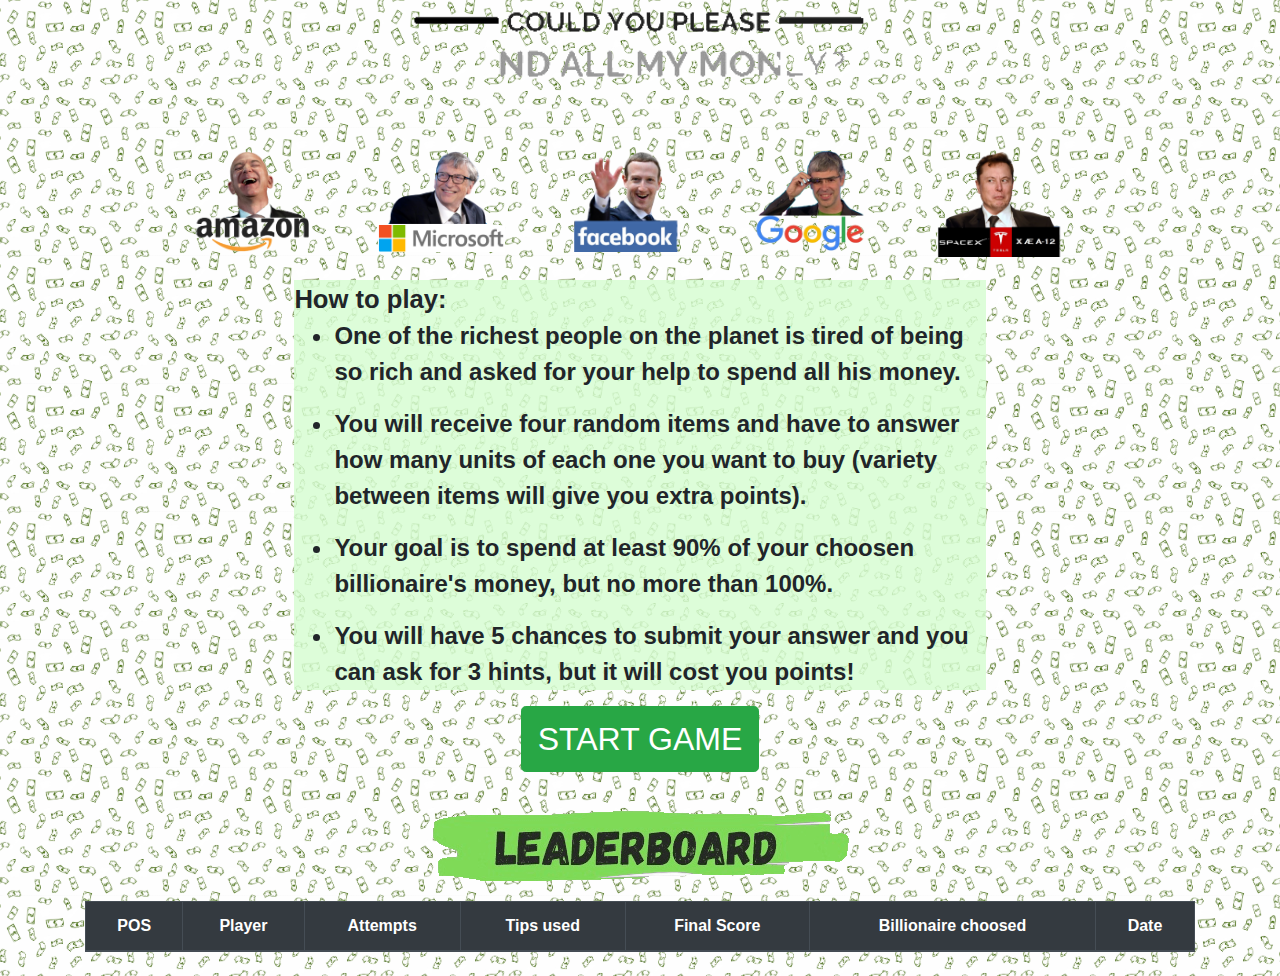
==== index.html @ 6cb63a78 "24" ====
<!DOCTYPE HTML>
<html>

<head>
	<link href="./static/favicon.ico" rel="icon">
	<title>How rich?</title>
	<meta charset="utf-8">
	<meta name="viewport" content="width=device-width, initial-scale=1">
	<link rel="stylesheet" href="https://maxcdn.bootstrapcdn.com/bootstrap/4.5.2/css/bootstrap.min.css">
	<script src="https://ajax.googleapis.com/ajax/libs/jquery/3.5.1/jquery.min.js"></script>
	<script src="https://cdnjs.cloudflare.com/ajax/libs/popper.js/1.16.0/umd/popper.min.js"></script>
	<script src="https://maxcdn.bootstrapcdn.com/bootstrap/4.5.2/js/bootstrap.min.js"></script>
	<link rel="stylesheet" href="./static/styles.css" />
	<script src="https://cdnjs.cloudflare.com/ajax/libs/crypto-js/3.1.2/rollups/aes.js"></script>
	<script src="./static/index.js"></script>
</head>

<body>
	<a href="./index.html">
		<img id="logo" src="./images/logo.gif">
	</a>
	<div id="billionaireImgs" class="flex-container">
		<div class="row">
			<div class="col-xs-2" style="width: 18%; height: 80%;"><img id="billionaire" src="./images/jeff.png"></div>&nbsp;
			<div class="col-xs-2" style="width: 18%; height: 80%;"><img id="billionaire" src="./images/gates.png"></div>&nbsp;
			<div class="col-xs-2" style="width: 18%; height: 80%;"><img id="billionaire" src="./images/mark.png"></div>&nbsp;
			<div class="col-xs-2" style="width: 18%; height: 80%;"><img id="billionaire" src="./images/larry.png"></div>&nbsp;
			<div class="col-xs-2" style="width: 18%; height: 80%;"><img id="billionaire" src="./images/musk.png"></div>
		</div>
	</div>

	<div id="infoGame">

		<div id="howto">How to play:</div>
		<ul id="rules">
			<li>
				<p id="list">One of the richest people on the planet is tired of being so rich and asked for your help to spend all his money.
				</p>
			</li>
			<li>
				<p id="list">You will receive four random items and have to answer how many units of each one you want to buy (variety between items will give you extra points).
				</p>
			</li>
			<li>
				<p id="list">Your goal is to spend at least 90% of your choosen billionaire's money, but no more than
					100%.</p>
			</li>
			<li>
				<p id="list">You will have 5 chances to submit your answer and you can ask for 3 hints, but it will cost
					you points!</p>
			</li>
		</ul>
	</div>

	<button id="play" type="button" class="btn btn-success btn-lg" style="font-size: xx-large;">START GAME</button>

	<div id="data">
		<div id="SelectBiHome" class="flex-container">
			<div id="backButton">
				<button id="back" type="button" class="btn btn-success" style="font-size: x-large;">Back</button>
			</div>
			<div id="nameleader" class="form-inline col-sx-5 col-sm-7">
				<input class="form-control " id="nameLeaderboard" type="text" placeholder="Name for the Leaderboard"
					maxlength="14">
			</div>
			<div id="go_second_page" >
				<select class="custom-select mr-sm-2" id="inlineFormCustomSelect">
					<option value="" disabled selected>Choose your billionaire: &nbsp</option>
					<option value="0">Jeff Bezos</option>
					<option value="1">Bill Gates</option>
					<option value="2">Mark Zuckerberg</option>
					<option value="3">Larry Page</option>
					<option value="4">Elon Musk</option>
				</select>
			</div><br>
			<div id="nextButton">
				<button id="next" type="button" class="btn btn-success" style="font-size: x-large;"
					disabled>Next</button>
			</div>
		</div>
		<div id="info_person" class="flex-container">
			<div><img id="img_first" src=""></div>
			<div id="text_first"></div>
		</div><br>
		<footer id="footer">
			<span>Source: Wikipedia</span>
		</footer>
	</div>

	<div id="leaderboard" class="container text-center my-4">
		<img id="leaderboardImg" src="./images/leaderboard.gif">
		<!-- Table  -->
		<table class="table table-bordered table-striped table-responsive-sm" style="background-color: white;"
			id="testTable">
			<!-- Table head -->
			<thead class="thead-dark">
				<tr>
					<th>POS</th>
					<th>Player</th>
					<th>Attempts</th>
					<th>Tips used</th>
					<th>Final Score</th>
					<th>Billionaire choosed</th>
					<th>Date</th>
				</tr>
			</thead>
			<tbody id="data_leaderboard">
			</tbody>
		</table>
	</div>

</body>

</html>
---- static/styles.css ----
body {
    background-image: url('money.jpg');
    text-align: center;
}
#game
{
    margin-left: 7%;
    margin-right: 7%;
    font-weight: bolder;
    padding: 20px;
}
#infoGame{
    background-color: rgba(214, 252, 209, 0.829);
}
#howto
{
    text-align: left;
    font-weight: bolder;
}
#rules
{
    text-align: left;
    font-weight: bolder;
}

.form-control{
    display: block;      
    margin-left: auto;
    margin-right: auto;
}
#text_first{
    margin-left: 2%;
    text-justify: auto;
    text-align: left;
    font-size: x-large;
    word-wrap: break-word;
    font-weight: bolder;
    background-color: rgba(214, 252, 209, 0.829);
}

#item0, #item1, #item2, #item3, #item4, #id, #botoes {
    font-weight: bolder; 
    font-size: large;
    display: flex; 
    align-items: center; 
    justify-content: center;
}
#submit, #tip {
    font-weight: bolder; 
    font-size: large;
    display: flex; 
    align-items: center; 
    justify-content: center;
}
#billionaireImgs{
    display: flex;
    justify-content: center;
    align-items: center;
    align-content: space-between;
    margin-left: 10%;
    margin-right: 5%;
    margin-bottom: 2%;
}


#select span, #footer span, #selectbi span, #info_game span
{
    background-color: rgba(214, 252, 209, 0.829);
}

#tip0, #tip1, #tip2, #tip3 {
    width: 100px;
    height: 100px;
  }


#score:disabled{
    background-color: black;
    color: white;
    font-weight: bolder;
  }

.modal {
overflow-y:auto;
}

@media screen and (min-width: 1051px) {
    body {
        margin-right: 5%;
        margin-left: 5%;
    }
    #infoGame{
        margin-left: 20%;
        margin-right: 20%;
    }
    #howto {
      font-size: 2vw;
    }
    #rules
    {
    font-size: x-large;
    }
    body {
        background-size: 10%;
    }
    #logo {
        position: static;
        width: 40%;
    }
    .form-control{
        width: 40%;
        margin-top: 1%;
    }
    #info_person {
        display: flex;
        justify-content: center;
        align-items: center;
        align-content: space-between;
        margin-left: 5%;
        margin-right: 5%;
        margin-top: 3%;
    }
    #go_second_page {
        width: 100%;
        display: flex;
        justify-content: center;
        font-size: large;
    }
    #nameleader {
        vertical-align: middle;
        align-self: center;
        display: flex;
        justify-content: center;
        font-size: large;
    }
    #inlineFormCustomSelect {
        font-size: x-large;
    }
    #nameLeaderboard {
        margin: auto;
        display: flex;
        vertical-align: middle;
        align-self: center;
        justify-content: center;
        width: 100%;
        font-size: x-large;
    }
    #item0, #item1, #item2, #item3, #item4 {
        height: 8vw; 
    }
    #tip, #submit{
        width: 15vw;
        height: 5vw;
    }
    .col-xs-3{
        margin-left: 1%;
        margin-right: 1%;
    }
    #score{
        width: 12vw;
        height: 5vw;
    }
    #container_botoes{
        margin-bottom: 2%;
        
    }
    #botoes {
        max-height: 50px;
    }
    #SelectBiHome{
        display: flex;
        justify-content: center;
        align-items: center;
        align-content: space-between;
        margin-top: 5%;
        margin-left: 5%;
        margin-right: 5%;
    }
    #billionaire{
        width: 70%;
    }
    #leaderboardImg{
        cursor:pointer;
    }
    #info_game{
        margin-top: 1%;
        font-size: 1.5vw;
        font-weight: bolder;
    }
  }
  
  
  @media screen and (max-width: 1050px) {
    #infoGame{
        margin-left: 5%;
        margin-right: 5%;
    }
    #rules
    {
    font-size: small;
    }
    body {
        background-size: 50%;
    }
    #logo {
        position: static;
        width: 90%;
    }
    #selectbi{
        margin-top: 8%;
        font-size: 9vw;
        font-weight: bolder;
    }
    #nameLeaderboard {
        width: 100%;
        font-size: large;
    }
    .form-control{
        width: 70%;
        margin-left: auto;
        margin-top: 5%;
    }
    #info_person {
        display: flex;
        flex-direction: column;
        justify-content: center;
        align-items: center;
        margin-left: 5%;
        margin-right: 5%;
        margin-top: 3%;
      }
    #img_first {
        width: 85%;
    }
    #text_first{
        margin-left: 2%;
        margin-top: 2%;
        text-justify: auto;
        text-align: left;
        font-size: medium;
        word-wrap: break-word;
        font-weight: bolder;
        background-color: rgba(214, 252, 209, 0.829);
    }
    #tip, #submit{
        font-size: small;
        height: 20vw;
    }
    #score{
        font-size: small;
        height: 20vw;
    }
    #container_botoes{
        overflow: hidden;
        position: fixed;
        bottom: 1%;
        width: 100%;
        max-height: 300px;
        
    }
    #botoes {
        max-height: 90px;
    }
    #last_table{
        margin-bottom: 30%;
    }

    #info_game{
        margin-top: 8%;
        font-size: 6vw;
        justify-content: space-between;
        font-weight: bolder;
        margin-left: 1%;
        margin-right: 1%;
    }
    #tip_message, #submissions, #scoreCounting{
        font-size: x-large;
    }

    #leaderboardImg{
        width: 100%;
        cursor:pointer;
    }
    #SelectBiHome{
        display: flex;
        justify-content: center;
        flex-wrap: wrap;
        align-items: center;
        margin-left: 5%;
        margin-right: 5%;
    }
    div#nameleader{order: 1;}
    div#go_second_page{order: 2;}
    div#backButton{order: 3;}
    div#nextButton{order: 4;}

    #go_second_page{
        width: 80%;
        margin-right: 10%;
        margin-left: 10%;
        margin-top: 5%;
    }

    #backButton{
        margin-right: 5%;
        margin-top: 10%;
    }
    #nextButton{
        margin-left: 5%;
        margin-top: 10%;
    }
    #billionaire{
        width: 100%;
    }

  }

  @media only screen and (max-width: 1025px) and (min-width: 760px){
    #tip, #submit{
        font-size: small;
        height: 10vw;
    }
    #score{
        font-size: small;
        height: 10vw;
    }
   }
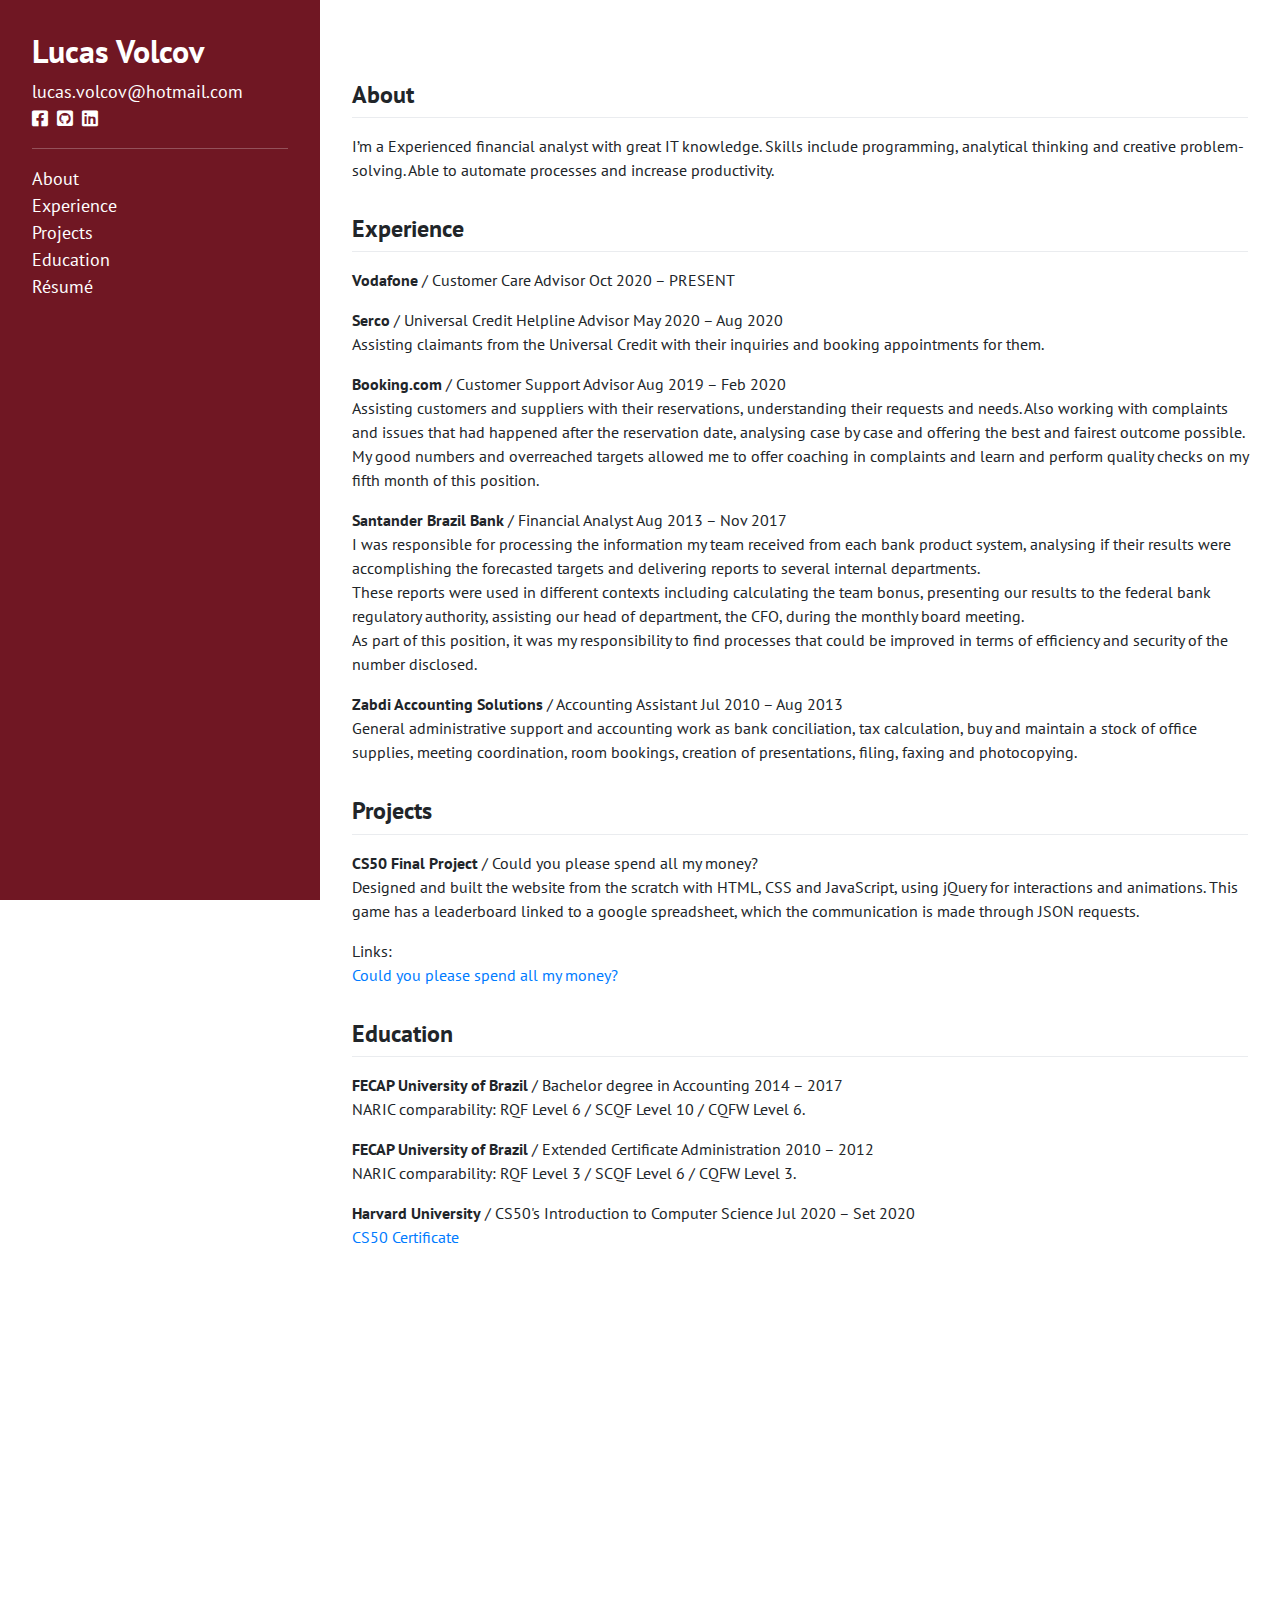
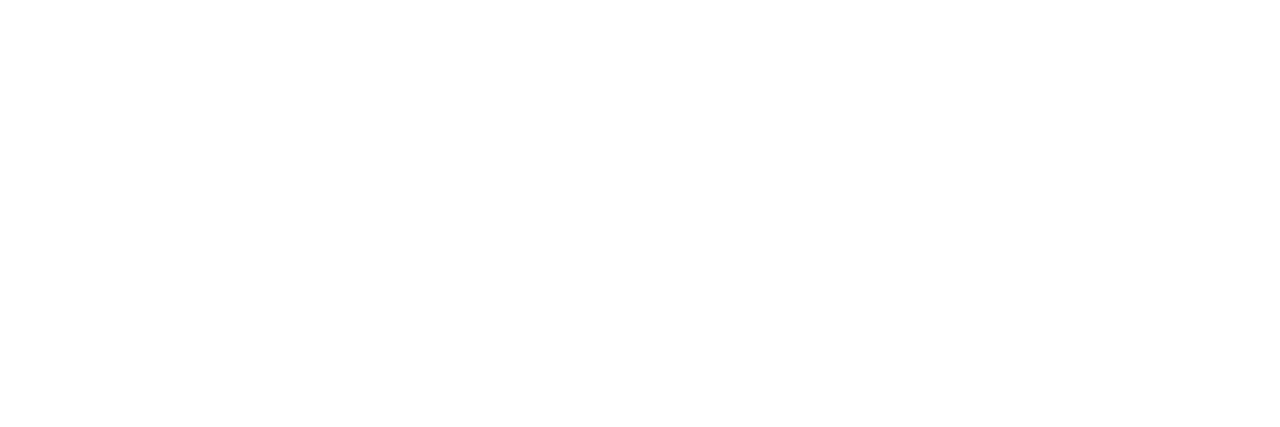
==== commit 9c55eca2: "uploading homepage" ====
--- a/index.html
+++ b/index.html
@@ -1,114 +1,108 @@
-<!DOCTYPE HTML>
-<html>
+<!DOCTYPE html>
 
-<head>
-	<link href="./static/favicon.ico" rel="icon">
-	<title>How rich?</title>
-	<meta charset="utf-8">
-	<meta name="viewport" content="width=device-width, initial-scale=1">
-	<link rel="stylesheet" href="https://maxcdn.bootstrapcdn.com/bootstrap/4.5.2/css/bootstrap.min.css">
-	<script src="https://ajax.googleapis.com/ajax/libs/jquery/3.5.1/jquery.min.js"></script>
-	<script src="https://cdnjs.cloudflare.com/ajax/libs/popper.js/1.16.0/umd/popper.min.js"></script>
-	<script src="https://maxcdn.bootstrapcdn.com/bootstrap/4.5.2/js/bootstrap.min.js"></script>
-	<link rel="stylesheet" href="./static/styles.css" />
-	<script src="https://cdnjs.cloudflare.com/ajax/libs/crypto-js/3.1.2/rollups/aes.js"></script>
-	<script src="./static/index.js"></script>
+<html lang="en-us"><head><meta http-equiv="Content-Type" content="text/html; charset=UTF-8">
+<meta name="viewport" content="width=device-width, initial-scale=1, shrink-to-fit=no"><meta property="og:description" content="">
+
+<meta property="og:image" content=""><meta property="og:title" content="Lucas Volcov">
+
+<!-- https://fontawesome.com/how-to-use/on-the-web/referencing-icons/basic-use -->
+<link href="./static/all.min.css" rel="stylesheet">
+
+<link href="./static/page.css" rel="stylesheet">
+
+<!-- http://getbootstrap.com/docs/4.3/getting-started/introduction/ -->
+<script src="./static/jquery.min.js.download"></script>
+<script src="./static/bootstrap.min.js.download"></script>
+
+<title>Lucas Volcov</title>
 </head>
 
-<body>
-	<a href="./index.html">
-		<img id="logo" src="./images/logo.gif">
-	</a>
-	<div id="billionaireImgs" class="flex-container">
-		<div class="row">
-			<div class="col-xs-2" style="width: 18%; height: 80%;"><img id="billionaire" src="./images/jeff.png"></div>&nbsp;
-			<div class="col-xs-2" style="width: 18%; height: 80%;"><img id="billionaire" src="./images/gates.png"></div>&nbsp;
-			<div class="col-xs-2" style="width: 18%; height: 80%;"><img id="billionaire" src="./images/mark.png"></div>&nbsp;
-			<div class="col-xs-2" style="width: 18%; height: 80%;"><img id="billionaire" src="./images/larry.png"></div>&nbsp;
-			<div class="col-xs-2" style="width: 18%; height: 80%;"><img id="billionaire" src="./images/musk.png"></div>
-		</div>
-	</div>
+    <body>
 
-	<div id="infoGame">
+        <div class="container-fluid">
 
-		<div id="howto">How to play:</div>
-		<ul id="rules">
-			<li>
-				<p id="list">One of the richest people on the planet is tired of being so rich and asked for your help to spend all his money.
-				</p>
-			</li>
-			<li>
-				<p id="list">You will receive four random items and have to answer how many units of each one you want to buy (variety between items will give you extra points).
-				</p>
-			</li>
-			<li>
-				<p id="list">Your goal is to spend at least 90% of your choosen billionaire's money, but no more than
-					100%.</p>
-			</li>
-			<li>
-				<p id="list">You will have 5 chances to submit your answer and you can ask for 3 hints, but it will cost
-					you points!</p>
-			</li>
-		</ul>
-	</div>
+            <div class="row">
 
-	<button id="play" type="button" class="btn btn-success btn-lg" style="font-size: xx-large;">START GAME</button>
+                <aside class="col-md">
+ 
+                    <header><h2 data-id="lucas-volcov"><a href="https://lvolcov.github.io/">Lucas Volcov</a></h2>
+                        <p><a href="mailto:lucas.volcov@hotmail.com">lucas.volcov@hotmail.com</a><br>
+                        <a href="https://facebook.com/lvolcov" class="pr-1"><i class="fab fa-facebook-square"></i></a>
+                        <a href="https://github.com/lvolcov" class="pr-1"><i class="fab fa-github-square"></i></a>
+                        <a href="https://linkedin.com/in/lvolcov/" class="pr-1"><i class="fab fa-linkedin"></i></a></header>
 
-	<div id="data">
-		<div id="SelectBiHome" class="flex-container">
-			<div id="backButton">
-				<button id="back" type="button" class="btn btn-success" style="font-size: x-large;">Back</button>
-			</div>
-			<div id="nameleader" class="form-inline col-sx-5 col-sm-7">
-				<input class="form-control " id="nameLeaderboard" type="text" placeholder="Name for the Leaderboard"
-					maxlength="14">
-			</div>
-			<div id="go_second_page" >
-				<select class="custom-select mr-sm-2" id="inlineFormCustomSelect">
-					<option value="" disabled selected>Choose your billionaire: &nbsp</option>
-					<option value="0">Jeff Bezos</option>
-					<option value="1">Bill Gates</option>
-					<option value="2">Mark Zuckerberg</option>
-					<option value="3">Larry Page</option>
-					<option value="4">Elon Musk</option>
-				</select>
-			</div><br>
-			<div id="nextButton">
-				<button id="next" type="button" class="btn btn-success" style="font-size: x-large;"
-					disabled>Next</button>
-			</div>
-		</div>
-		<div id="info_person" class="flex-container">
-			<div><img id="img_first" src=""></div>
-			<div id="text_first"></div>
-		</div><br>
-		<footer id="footer">
-			<span>Source: Wikipedia</span>
-		</footer>
-	</div>
+                                            
 
-	<div id="leaderboard" class="container text-center my-4">
-		<img id="leaderboardImg" src="./images/leaderboard.gif">
-		<!-- Table  -->
-		<table class="table table-bordered table-striped table-responsive-sm" style="background-color: white;"
-			id="testTable">
-			<!-- Table head -->
-			<thead class="thead-dark">
-				<tr>
-					<th>POS</th>
-					<th>Player</th>
-					<th>Attempts</th>
-					<th>Tips used</th>
-					<th>Final Score</th>
-					<th>Billionaire choosed</th>
-					<th>Date</th>
-				</tr>
-			</thead>
-			<tbody id="data_leaderboard">
-			</tbody>
-		</table>
-	</div>
+                    <button aria-controls="nav" aria-expanded="false" class="btn btn-sm collapsed d-md-none" data-target="aside &gt; nav" data-toggle="collapse">
+                        Menu
+                    </button>
 
+                    <nav class="collapse d-md-block"><hr>
+<ul class="fa-ul">
+  <li data-marker="*"><span class="fa-li"><i class="fas fa-circle"></i></span><a href="https://lvolcov.github.io/#about">About</a></li>
+  <li data-marker="*"><span class="fa-li"><i class="fas fa-circle"></i></span><a href="https://lvolcov.github.io/#experience">Experience</a></li>
+  <li data-marker="*"><span class="fa-li"><i class="fas fa-circle"></i></span><a href="https://lvolcov.github.io/#projects">Projects</a></li>
+  <li data-marker="*"><span class="fa-li"><i class="fas fa-circle"></i></span><a href="https://lvolcov.github.io/#education">Education</a></li>
+  <li data-marker="*"><span class="fa-li"><i class="fas fa-circle"></i></span><a href="https://lvolcov.github.io/pdf/lucas-volcov.pdf">Résumé</a></li>
+</ul></nav>
+
+                    <footer></footer>
+
+                </aside>
+
+                <main class="col-md markdown-body" style="margin-bottom: 698px;">
+
+                    <h2 id="about"><a data-id="" href="https://lvolcov.github.io/#about">About</a></h2>
+
+<p>I’m a Experienced financial analyst with great IT knowledge. Skills include programming, analytical thinking and creative problem-solving. Able to automate processes and increase productivity.</p>
+
+<h2 id="experience"><a data-id="" href="https://lvolcov.github.io/#experience">Experience</a></h2>
+
+<p><strong>Vodafone</strong> / Customer Care Advisor Oct 2020 – PRESENT<br>
+</p>
+
+<p><strong>Serco</strong> / Universal Credit Helpline Advisor May 2020 – Aug 2020<br>
+    Assisting claimants from the Universal Credit with their inquiries and booking appointments for them.</p>
+
+<p><strong>Booking.com</strong> / Customer Support Advisor Aug 2019 – Feb 2020<br>
+    Assisting customers and suppliers with their reservations, understanding their requests and needs. Also working with complaints and issues that had happened after the reservation date, analysing case by case and offering the best and fairest outcome possible. <br>
+    My good numbers and overreached targets allowed me to offer coaching in complaints and learn and perform quality checks on my fifth month of this position.</p>
+
+<p><strong>Santander Brazil Bank</strong> / Financial Analyst Aug 2013 – Nov 2017<br>
+    I was responsible for processing the information my team received from each bank product system, analysing if their results were accomplishing the forecasted targets and delivering reports to several internal departments.<br>
+    These reports were used in different contexts including calculating the team bonus, presenting our results to the federal bank regulatory authority, assisting our head of department, the CFO, during the monthly board meeting.<br>
+    As part of this position, it was my responsibility to find processes that could be improved in terms of efficiency and security of the number disclosed.</p>
+
+<p><strong>Zabdi Accounting Solutions</strong> / Accounting Assistant Jul 2010 – Aug 2013<br>
+    General administrative support and accounting work as bank conciliation, tax calculation, buy and maintain a stock of office supplies, meeting coordination, room bookings, creation of presentations, filing, faxing and photocopying.</p>
+
+<h2 id="projects"><a data-id="" href="https://lvolcov.github.io/#projects">Projects</a></h2>
+
+<p><strong>CS50 Final Project</strong> / Could you please spend all my money?<br>
+    Designed and built the website from the scratch with HTML, CSS and JavaScript, using jQuery for interactions and animations. This game has a leaderboard linked to a google spreadsheet, which the communication is made through JSON requests.</p>
+<p>Links:<br>
+<a href="https://lvolcov.github.io/cs50_final_project/index.html">Could you please spend all my money?</a></p>
+
+<h2 id="education"><a data-id="" href="https://lvolcov.github.io/#education">Education</a></h2>
+
+<p><strong>FECAP University of Brazil</strong> / Bachelor degree in Accounting 2014 – 2017<br>
+NARIC comparability: RQF Level 6 / SCQF Level 10 / CQFW Level 6.</p>
+
+<p><strong>FECAP University of Brazil</strong> / Extended Certificate Administration 2010 – 2012<br>
+NARIC comparability: RQF Level 3 / SCQF Level 6 / CQFW Level 3.</p>
+
+
+<p><strong>Harvard University</strong> / CS50's Introduction to Computer Science Jul 2020 – Set 2020<br>
+    <a href="https://certificates.cs50.io/5b05ad0e-1f68-48e8-a43f-8866b8cfa49b.pdf?size=letter">CS50 Certificate</a></p>
+        
+<script>
+    $('.embed-responsive-16by9').removeClass('embed-responsive-16by9').addClass('embed-responsive-21by9');
+</script>
+
+                </main>
+
+            </div>
+
+        </div>
 </body>
-
 </html>--- a/static/all.min.css
+++ b/static/all.min.css
@@ -0,0 +1,5 @@
+/*!
+ * Font Awesome Free 5.9.0 by @fontawesome - https://fontawesome.com
+ * License - https://fontawesome.com/license/free (Icons: CC BY 4.0, Fonts: SIL OFL 1.1, Code: MIT License)
+ */
+.fa,.fab,.fal,.far,.fas{-moz-osx-font-smoothing:grayscale;-webkit-font-smoothing:antialiased;display:inline-block;font-style:normal;font-variant:normal;text-rendering:auto;line-height:1}.fa-lg{font-size:1.33333em;line-height:.75em;vertical-align:-.0667em}.fa-xs{font-size:.75em}.fa-sm{font-size:.875em}.fa-1x{font-size:1em}.fa-2x{font-size:2em}.fa-3x{font-size:3em}.fa-4x{font-size:4em}.fa-5x{font-size:5em}.fa-6x{font-size:6em}.fa-7x{font-size:7em}.fa-8x{font-size:8em}.fa-9x{font-size:9em}.fa-10x{font-size:10em}.fa-fw{text-align:center;width:1.25em}.fa-ul{list-style-type:none;margin-left:2.5em;padding-left:0}.fa-ul>li{position:relative}.fa-li{left:-2em;position:absolute;text-align:center;width:2em;line-height:inherit}.fa-border{border:.08em solid #eee;border-radius:.1em;padding:.2em .25em .15em}.fa-pull-left{float:left}.fa-pull-right{float:right}.fa.fa-pull-left,.fab.fa-pull-left,.fal.fa-pull-left,.far.fa-pull-left,.fas.fa-pull-left{margin-right:.3em}.fa.fa-pull-right,.fab.fa-pull-right,.fal.fa-pull-right,.far.fa-pull-right,.fas.fa-pull-right{margin-left:.3em}.fa-spin{animation:fa-spin 2s infinite linear}.fa-pulse{animation:fa-spin 1s infinite steps(8)}@keyframes fa-spin{0%{transform:rotate(0deg)}to{transform:rotate(1turn)}}.fa-rotate-90{-ms-filter:"progid:DXImageTransform.Microsoft.BasicImage(rotation=1)";transform:rotate(90deg)}.fa-rotate-180{-ms-filter:"progid:DXImageTransform.Microsoft.BasicImage(rotation=2)";transform:rotate(180deg)}.fa-rotate-270{-ms-filter:"progid:DXImageTransform.Microsoft.BasicImage(rotation=3)";transform:rotate(270deg)}.fa-flip-horizontal{-ms-filter:"progid:DXImageTransform.Microsoft.BasicImage(rotation=0, mirror=1)";transform:scaleX(-1)}.fa-flip-vertical{transform:scaleY(-1)}.fa-flip-both,.fa-flip-horizontal.fa-flip-vertical,.fa-flip-vertical{-ms-filter:"progid:DXImageTransform.Microsoft.BasicImage(rotation=2, mirror=1)"}.fa-flip-both,.fa-flip-horizontal.fa-flip-vertical{transform:scale(-1)}:root .fa-flip-both,:root .fa-flip-horizontal,:root .fa-flip-vertical,:root .fa-rotate-90,:root .fa-rotate-180,:root .fa-rotate-270{filter:none}.fa-stack{display:inline-block;height:2em;line-height:2em;position:relative;vertical-align:middle;width:2.5em}.fa-stack-1x,.fa-stack-2x{left:0;position:absolute;text-align:center;width:100%}.fa-stack-1x{line-height:inherit}.fa-stack-2x{font-size:2em}.fa-inverse{color:#fff}.fa-500px:before{content:"\f26e"}.fa-accessible-icon:before{content:"\f368"}.fa-accusoft:before{content:"\f369"}.fa-acquisitions-incorporated:before{content:"\f6af"}.fa-ad:before{content:"\f641"}.fa-address-book:before{content:"\f2b9"}.fa-address-card:before{content:"\f2bb"}.fa-adjust:before{content:"\f042"}.fa-adn:before{content:"\f170"}.fa-adobe:before{content:"\f778"}.fa-adversal:before{content:"\f36a"}.fa-affiliatetheme:before{content:"\f36b"}.fa-air-freshener:before{content:"\f5d0"}.fa-airbnb:before{content:"\f834"}.fa-algolia:before{content:"\f36c"}.fa-align-center:before{content:"\f037"}.fa-align-justify:before{content:"\f039"}.fa-align-left:before{content:"\f036"}.fa-align-right:before{content:"\f038"}.fa-alipay:before{content:"\f642"}.fa-allergies:before{content:"\f461"}.fa-amazon:before{content:"\f270"}.fa-amazon-pay:before{content:"\f42c"}.fa-ambulance:before{content:"\f0f9"}.fa-american-sign-language-interpreting:before{content:"\f2a3"}.fa-amilia:before{content:"\f36d"}.fa-anchor:before{content:"\f13d"}.fa-android:before{content:"\f17b"}.fa-angellist:before{content:"\f209"}.fa-angle-double-down:before{content:"\f103"}.fa-angle-double-left:before{content:"\f100"}.fa-angle-double-right:before{content:"\f101"}.fa-angle-double-up:before{content:"\f102"}.fa-angle-down:before{content:"\f107"}.fa-angle-left:before{content:"\f104"}.fa-angle-right:before{content:"\f105"}.fa-angle-up:before{content:"\f106"}.fa-angry:before{content:"\f556"}.fa-angrycreative:before{content:"\f36e"}.fa-angular:before{content:"\f420"}.fa-ankh:before{content:"\f644"}.fa-app-store:before{content:"\f36f"}.fa-app-store-ios:before{content:"\f370"}.fa-apper:before{content:"\f371"}.fa-apple:before{content:"\f179"}.fa-apple-alt:before{content:"\f5d1"}.fa-apple-pay:before{content:"\f415"}.fa-archive:before{content:"\f187"}.fa-archway:before{content:"\f557"}.fa-arrow-alt-circle-down:before{content:"\f358"}.fa-arrow-alt-circle-left:before{content:"\f359"}.fa-arrow-alt-circle-right:before{content:"\f35a"}.fa-arrow-alt-circle-up:before{content:"\f35b"}.fa-arrow-circle-down:before{content:"\f0ab"}.fa-arrow-circle-left:before{content:"\f0a8"}.fa-arrow-circle-right:before{content:"\f0a9"}.fa-arrow-circle-up:before{content:"\f0aa"}.fa-arrow-down:before{content:"\f063"}.fa-arrow-left:before{content:"\f060"}.fa-arrow-right:before{content:"\f061"}.fa-arrow-up:before{content:"\f062"}.fa-arrows-alt:before{content:"\f0b2"}.fa-arrows-alt-h:before{content:"\f337"}.fa-arrows-alt-v:before{content:"\f338"}.fa-artstation:before{content:"\f77a"}.fa-assistive-listening-systems:before{content:"\f2a2"}.fa-asterisk:before{content:"\f069"}.fa-asymmetrik:before{content:"\f372"}.fa-at:before{content:"\f1fa"}.fa-atlas:before{content:"\f558"}.fa-atlassian:before{content:"\f77b"}.fa-atom:before{content:"\f5d2"}.fa-audible:before{content:"\f373"}.fa-audio-description:before{content:"\f29e"}.fa-autoprefixer:before{content:"\f41c"}.fa-avianex:before{content:"\f374"}.fa-aviato:before{content:"\f421"}.fa-award:before{content:"\f559"}.fa-aws:before{content:"\f375"}.fa-baby:before{content:"\f77c"}.fa-baby-carriage:before{content:"\f77d"}.fa-backspace:before{content:"\f55a"}.fa-backward:before{content:"\f04a"}.fa-bacon:before{content:"\f7e5"}.fa-balance-scale:before{content:"\f24e"}.fa-balance-scale-left:before{content:"\f515"}.fa-balance-scale-right:before{content:"\f516"}.fa-ban:before{content:"\f05e"}.fa-band-aid:before{content:"\f462"}.fa-bandcamp:before{content:"\f2d5"}.fa-barcode:before{content:"\f02a"}.fa-bars:before{content:"\f0c9"}.fa-baseball-ball:before{content:"\f433"}.fa-basketball-ball:before{content:"\f434"}.fa-bath:before{content:"\f2cd"}.fa-battery-empty:before{content:"\f244"}.fa-battery-full:before{content:"\f240"}.fa-battery-half:before{content:"\f242"}.fa-battery-quarter:before{content:"\f243"}.fa-battery-three-quarters:before{content:"\f241"}.fa-battle-net:before{content:"\f835"}.fa-bed:before{content:"\f236"}.fa-beer:before{content:"\f0fc"}.fa-behance:before{content:"\f1b4"}.fa-behance-square:before{content:"\f1b5"}.fa-bell:before{content:"\f0f3"}.fa-bell-slash:before{content:"\f1f6"}.fa-bezier-curve:before{content:"\f55b"}.fa-bible:before{content:"\f647"}.fa-bicycle:before{content:"\f206"}.fa-biking:before{content:"\f84a"}.fa-bimobject:before{content:"\f378"}.fa-binoculars:before{content:"\f1e5"}.fa-biohazard:before{content:"\f780"}.fa-birthday-cake:before{content:"\f1fd"}.fa-bitbucket:before{content:"\f171"}.fa-bitcoin:before{content:"\f379"}.fa-bity:before{content:"\f37a"}.fa-black-tie:before{content:"\f27e"}.fa-blackberry:before{content:"\f37b"}.fa-blender:before{content:"\f517"}.fa-blender-phone:before{content:"\f6b6"}.fa-blind:before{content:"\f29d"}.fa-blog:before{content:"\f781"}.fa-blogger:before{content:"\f37c"}.fa-blogger-b:before{content:"\f37d"}.fa-bluetooth:before{content:"\f293"}.fa-bluetooth-b:before{content:"\f294"}.fa-bold:before{content:"\f032"}.fa-bolt:before{content:"\f0e7"}.fa-bomb:before{content:"\f1e2"}.fa-bone:before{content:"\f5d7"}.fa-bong:before{content:"\f55c"}.fa-book:before{content:"\f02d"}.fa-book-dead:before{content:"\f6b7"}.fa-book-medical:before{content:"\f7e6"}.fa-book-open:before{content:"\f518"}.fa-book-reader:before{content:"\f5da"}.fa-bookmark:before{content:"\f02e"}.fa-bootstrap:before{content:"\f836"}.fa-border-all:before{content:"\f84c"}.fa-border-none:before{content:"\f850"}.fa-border-style:before{content:"\f853"}.fa-bowling-ball:before{content:"\f436"}.fa-box:before{content:"\f466"}.fa-box-open:before{content:"\f49e"}.fa-boxes:before{content:"\f468"}.fa-braille:before{content:"\f2a1"}.fa-brain:before{content:"\f5dc"}.fa-bread-slice:before{content:"\f7ec"}.fa-briefcase:before{content:"\f0b1"}.fa-briefcase-medical:before{content:"\f469"}.fa-broadcast-tower:before{content:"\f519"}.fa-broom:before{content:"\f51a"}.fa-brush:before{content:"\f55d"}.fa-btc:before{content:"\f15a"}.fa-buffer:before{content:"\f837"}.fa-bug:before{content:"\f188"}.fa-building:before{content:"\f1ad"}.fa-bullhorn:before{content:"\f0a1"}.fa-bullseye:before{content:"\f140"}.fa-burn:before{content:"\f46a"}.fa-buromobelexperte:before{content:"\f37f"}.fa-bus:before{content:"\f207"}.fa-bus-alt:before{content:"\f55e"}.fa-business-time:before{content:"\f64a"}.fa-buysellads:before{content:"\f20d"}.fa-calculator:before{content:"\f1ec"}.fa-calendar:before{content:"\f133"}.fa-calendar-alt:before{content:"\f073"}.fa-calendar-check:before{content:"\f274"}.fa-calendar-day:before{content:"\f783"}.fa-calendar-minus:before{content:"\f272"}.fa-calendar-plus:before{content:"\f271"}.fa-calendar-times:before{content:"\f273"}.fa-calendar-week:before{content:"\f784"}.fa-camera:before{content:"\f030"}.fa-camera-retro:before{content:"\f083"}.fa-campground:before{content:"\f6bb"}.fa-canadian-maple-leaf:before{content:"\f785"}.fa-candy-cane:before{content:"\f786"}.fa-cannabis:before{content:"\f55f"}.fa-capsules:before{content:"\f46b"}.fa-car:before{content:"\f1b9"}.fa-car-alt:before{content:"\f5de"}.fa-car-battery:before{content:"\f5df"}.fa-car-crash:before{content:"\f5e1"}.fa-car-side:before{content:"\f5e4"}.fa-caret-down:before{content:"\f0d7"}.fa-caret-left:before{content:"\f0d9"}.fa-caret-right:before{content:"\f0da"}.fa-caret-square-down:before{content:"\f150"}.fa-caret-square-left:before{content:"\f191"}.fa-caret-square-right:before{content:"\f152"}.fa-caret-square-up:before{content:"\f151"}.fa-caret-up:before{content:"\f0d8"}.fa-carrot:before{content:"\f787"}.fa-cart-arrow-down:before{content:"\f218"}.fa-cart-plus:before{content:"\f217"}.fa-cash-register:before{content:"\f788"}.fa-cat:before{content:"\f6be"}.fa-cc-amazon-pay:before{content:"\f42d"}.fa-cc-amex:before{content:"\f1f3"}.fa-cc-apple-pay:before{content:"\f416"}.fa-cc-diners-club:before{content:"\f24c"}.fa-cc-discover:before{content:"\f1f2"}.fa-cc-jcb:before{content:"\f24b"}.fa-cc-mastercard:before{content:"\f1f1"}.fa-cc-paypal:before{content:"\f1f4"}.fa-cc-stripe:before{content:"\f1f5"}.fa-cc-visa:before{content:"\f1f0"}.fa-centercode:before{content:"\f380"}.fa-centos:before{content:"\f789"}.fa-certificate:before{content:"\f0a3"}.fa-chair:before{content:"\f6c0"}.fa-chalkboard:before{content:"\f51b"}.fa-chalkboard-teacher:before{content:"\f51c"}.fa-charging-station:before{content:"\f5e7"}.fa-chart-area:before{content:"\f1fe"}.fa-chart-bar:before{content:"\f080"}.fa-chart-line:before{content:"\f201"}.fa-chart-pie:before{content:"\f200"}.fa-check:before{content:"\f00c"}.fa-check-circle:before{content:"\f058"}.fa-check-double:before{content:"\f560"}.fa-check-square:before{content:"\f14a"}.fa-cheese:before{content:"\f7ef"}.fa-chess:before{content:"\f439"}.fa-chess-bishop:before{content:"\f43a"}.fa-chess-board:before{content:"\f43c"}.fa-chess-king:before{content:"\f43f"}.fa-chess-knight:before{content:"\f441"}.fa-chess-pawn:before{content:"\f443"}.fa-chess-queen:before{content:"\f445"}.fa-chess-rook:before{content:"\f447"}.fa-chevron-circle-down:before{content:"\f13a"}.fa-chevron-circle-left:before{content:"\f137"}.fa-chevron-circle-right:before{content:"\f138"}.fa-chevron-circle-up:before{content:"\f139"}.fa-chevron-down:before{content:"\f078"}.fa-chevron-left:before{content:"\f053"}.fa-chevron-right:before{content:"\f054"}.fa-chevron-up:before{content:"\f077"}.fa-child:before{content:"\f1ae"}.fa-chrome:before{content:"\f268"}.fa-chromecast:before{content:"\f838"}.fa-church:before{content:"\f51d"}.fa-circle:before{content:"\f111"}.fa-circle-notch:before{content:"\f1ce"}.fa-city:before{content:"\f64f"}.fa-clinic-medical:before{content:"\f7f2"}.fa-clipboard:before{content:"\f328"}.fa-clipboard-check:before{content:"\f46c"}.fa-clipboard-list:before{content:"\f46d"}.fa-clock:before{content:"\f017"}.fa-clone:before{content:"\f24d"}.fa-closed-captioning:before{content:"\f20a"}.fa-cloud:before{content:"\f0c2"}.fa-cloud-download-alt:before{content:"\f381"}.fa-cloud-meatball:before{content:"\f73b"}.fa-cloud-moon:before{content:"\f6c3"}.fa-cloud-moon-rain:before{content:"\f73c"}.fa-cloud-rain:before{content:"\f73d"}.fa-cloud-showers-heavy:before{content:"\f740"}.fa-cloud-sun:before{content:"\f6c4"}.fa-cloud-sun-rain:before{content:"\f743"}.fa-cloud-upload-alt:before{content:"\f382"}.fa-cloudscale:before{content:"\f383"}.fa-cloudsmith:before{content:"\f384"}.fa-cloudversify:before{content:"\f385"}.fa-cocktail:before{content:"\f561"}.fa-code:before{content:"\f121"}.fa-code-branch:before{content:"\f126"}.fa-codepen:before{content:"\f1cb"}.fa-codiepie:before{content:"\f284"}.fa-coffee:before{content:"\f0f4"}.fa-cog:before{content:"\f013"}.fa-cogs:before{content:"\f085"}.fa-coins:before{content:"\f51e"}.fa-columns:before{content:"\f0db"}.fa-comment:before{content:"\f075"}.fa-comment-alt:before{content:"\f27a"}.fa-comment-dollar:before{content:"\f651"}.fa-comment-dots:before{content:"\f4ad"}.fa-comment-medical:before{content:"\f7f5"}.fa-comment-slash:before{content:"\f4b3"}.fa-comments:before{content:"\f086"}.fa-comments-dollar:before{content:"\f653"}.fa-compact-disc:before{content:"\f51f"}.fa-compass:before{content:"\f14e"}.fa-compress:before{content:"\f066"}.fa-compress-arrows-alt:before{content:"\f78c"}.fa-concierge-bell:before{content:"\f562"}.fa-confluence:before{content:"\f78d"}.fa-connectdevelop:before{content:"\f20e"}.fa-contao:before{content:"\f26d"}.fa-cookie:before{content:"\f563"}.fa-cookie-bite:before{content:"\f564"}.fa-copy:before{content:"\f0c5"}.fa-copyright:before{content:"\f1f9"}.fa-couch:before{content:"\f4b8"}.fa-cpanel:before{content:"\f388"}.fa-creative-commons:before{content:"\f25e"}.fa-creative-commons-by:before{content:"\f4e7"}.fa-creative-commons-nc:before{content:"\f4e8"}.fa-creative-commons-nc-eu:before{content:"\f4e9"}.fa-creative-commons-nc-jp:before{content:"\f4ea"}.fa-creative-commons-nd:before{content:"\f4eb"}.fa-creative-commons-pd:before{content:"\f4ec"}.fa-creative-commons-pd-alt:before{content:"\f4ed"}.fa-creative-commons-remix:before{content:"\f4ee"}.fa-creative-commons-sa:before{content:"\f4ef"}.fa-creative-commons-sampling:before{content:"\f4f0"}.fa-creative-commons-sampling-plus:before{content:"\f4f1"}.fa-creative-commons-share:before{content:"\f4f2"}.fa-creative-commons-zero:before{content:"\f4f3"}.fa-credit-card:before{content:"\f09d"}.fa-critical-role:before{content:"\f6c9"}.fa-crop:before{content:"\f125"}.fa-crop-alt:before{content:"\f565"}.fa-cross:before{content:"\f654"}.fa-crosshairs:before{content:"\f05b"}.fa-crow:before{content:"\f520"}.fa-crown:before{content:"\f521"}.fa-crutch:before{content:"\f7f7"}.fa-css3:before{content:"\f13c"}.fa-css3-alt:before{content:"\f38b"}.fa-cube:before{content:"\f1b2"}.fa-cubes:before{content:"\f1b3"}.fa-cut:before{content:"\f0c4"}.fa-cuttlefish:before{content:"\f38c"}.fa-d-and-d:before{content:"\f38d"}.fa-d-and-d-beyond:before{content:"\f6ca"}.fa-dashcube:before{content:"\f210"}.fa-database:before{content:"\f1c0"}.fa-deaf:before{content:"\f2a4"}.fa-delicious:before{content:"\f1a5"}.fa-democrat:before{content:"\f747"}.fa-deploydog:before{content:"\f38e"}.fa-deskpro:before{content:"\f38f"}.fa-desktop:before{content:"\f108"}.fa-dev:before{content:"\f6cc"}.fa-deviantart:before{content:"\f1bd"}.fa-dharmachakra:before{content:"\f655"}.fa-dhl:before{content:"\f790"}.fa-diagnoses:before{content:"\f470"}.fa-diaspora:before{content:"\f791"}.fa-dice:before{content:"\f522"}.fa-dice-d20:before{content:"\f6cf"}.fa-dice-d6:before{content:"\f6d1"}.fa-dice-five:before{content:"\f523"}.fa-dice-four:before{content:"\f524"}.fa-dice-one:before{content:"\f525"}.fa-dice-six:before{content:"\f526"}.fa-dice-three:before{content:"\f527"}.fa-dice-two:before{content:"\f528"}.fa-digg:before{content:"\f1a6"}.fa-digital-ocean:before{content:"\f391"}.fa-digital-tachograph:before{content:"\f566"}.fa-directions:before{content:"\f5eb"}.fa-discord:before{content:"\f392"}.fa-discourse:before{content:"\f393"}.fa-divide:before{content:"\f529"}.fa-dizzy:before{content:"\f567"}.fa-dna:before{content:"\f471"}.fa-dochub:before{content:"\f394"}.fa-docker:before{content:"\f395"}.fa-dog:before{content:"\f6d3"}.fa-dollar-sign:before{content:"\f155"}.fa-dolly:before{content:"\f472"}.fa-dolly-flatbed:before{content:"\f474"}.fa-donate:before{content:"\f4b9"}.fa-door-closed:before{content:"\f52a"}.fa-door-open:before{content:"\f52b"}.fa-dot-circle:before{content:"\f192"}.fa-dove:before{content:"\f4ba"}.fa-download:before{content:"\f019"}.fa-draft2digital:before{content:"\f396"}.fa-drafting-compass:before{content:"\f568"}.fa-dragon:before{content:"\f6d5"}.fa-draw-polygon:before{content:"\f5ee"}.fa-dribbble:before{content:"\f17d"}.fa-dribbble-square:before{content:"\f397"}.fa-dropbox:before{content:"\f16b"}.fa-drum:before{content:"\f569"}.fa-drum-steelpan:before{content:"\f56a"}.fa-drumstick-bite:before{content:"\f6d7"}.fa-drupal:before{content:"\f1a9"}.fa-dumbbell:before{content:"\f44b"}.fa-dumpster:before{content:"\f793"}.fa-dumpster-fire:before{content:"\f794"}.fa-dungeon:before{content:"\f6d9"}.fa-dyalog:before{content:"\f399"}.fa-earlybirds:before{content:"\f39a"}.fa-ebay:before{content:"\f4f4"}.fa-edge:before{content:"\f282"}.fa-edit:before{content:"\f044"}.fa-egg:before{content:"\f7fb"}.fa-eject:before{content:"\f052"}.fa-elementor:before{content:"\f430"}.fa-ellipsis-h:before{content:"\f141"}.fa-ellipsis-v:before{content:"\f142"}.fa-ello:before{content:"\f5f1"}.fa-ember:before{content:"\f423"}.fa-empire:before{content:"\f1d1"}.fa-envelope:before{content:"\f0e0"}.fa-envelope-open:before{content:"\f2b6"}.fa-envelope-open-text:before{content:"\f658"}.fa-envelope-square:before{content:"\f199"}.fa-envira:before{content:"\f299"}.fa-equals:before{content:"\f52c"}.fa-eraser:before{content:"\f12d"}.fa-erlang:before{content:"\f39d"}.fa-ethereum:before{content:"\f42e"}.fa-ethernet:before{content:"\f796"}.fa-etsy:before{content:"\f2d7"}.fa-euro-sign:before{content:"\f153"}.fa-evernote:before{content:"\f839"}.fa-exchange-alt:before{content:"\f362"}.fa-exclamation:before{content:"\f12a"}.fa-exclamation-circle:before{content:"\f06a"}.fa-exclamation-triangle:before{content:"\f071"}.fa-expand:before{content:"\f065"}.fa-expand-arrows-alt:before{content:"\f31e"}.fa-expeditedssl:before{content:"\f23e"}.fa-external-link-alt:before{content:"\f35d"}.fa-external-link-square-alt:before{content:"\f360"}.fa-eye:before{content:"\f06e"}.fa-eye-dropper:before{content:"\f1fb"}.fa-eye-slash:before{content:"\f070"}.fa-facebook:before{content:"\f09a"}.fa-facebook-f:before{content:"\f39e"}.fa-facebook-messenger:before{content:"\f39f"}.fa-facebook-square:before{content:"\f082"}.fa-fan:before{content:"\f863"}.fa-fantasy-flight-games:before{content:"\f6dc"}.fa-fast-backward:before{content:"\f049"}.fa-fast-forward:before{content:"\f050"}.fa-fax:before{content:"\f1ac"}.fa-feather:before{content:"\f52d"}.fa-feather-alt:before{content:"\f56b"}.fa-fedex:before{content:"\f797"}.fa-fedora:before{content:"\f798"}.fa-female:before{content:"\f182"}.fa-fighter-jet:before{content:"\f0fb"}.fa-figma:before{content:"\f799"}.fa-file:before{content:"\f15b"}.fa-file-alt:before{content:"\f15c"}.fa-file-archive:before{content:"\f1c6"}.fa-file-audio:before{content:"\f1c7"}.fa-file-code:before{content:"\f1c9"}.fa-file-contract:before{content:"\f56c"}.fa-file-csv:before{content:"\f6dd"}.fa-file-download:before{content:"\f56d"}.fa-file-excel:before{content:"\f1c3"}.fa-file-export:before{content:"\f56e"}.fa-file-image:before{content:"\f1c5"}.fa-file-import:before{content:"\f56f"}.fa-file-invoice:before{content:"\f570"}.fa-file-invoice-dollar:before{content:"\f571"}.fa-file-medical:before{content:"\f477"}.fa-file-medical-alt:before{content:"\f478"}.fa-file-pdf:before{content:"\f1c1"}.fa-file-powerpoint:before{content:"\f1c4"}.fa-file-prescription:before{content:"\f572"}.fa-file-signature:before{content:"\f573"}.fa-file-upload:before{content:"\f574"}.fa-file-video:before{content:"\f1c8"}.fa-file-word:before{content:"\f1c2"}.fa-fill:before{content:"\f575"}.fa-fill-drip:before{content:"\f576"}.fa-film:before{content:"\f008"}.fa-filter:before{content:"\f0b0"}.fa-fingerprint:before{content:"\f577"}.fa-fire:before{content:"\f06d"}.fa-fire-alt:before{content:"\f7e4"}.fa-fire-extinguisher:before{content:"\f134"}.fa-firefox:before{content:"\f269"}.fa-first-aid:before{content:"\f479"}.fa-first-order:before{content:"\f2b0"}.fa-first-order-alt:before{content:"\f50a"}.fa-firstdraft:before{content:"\f3a1"}.fa-fish:before{content:"\f578"}.fa-fist-raised:before{content:"\f6de"}.fa-flag:before{content:"\f024"}.fa-flag-checkered:before{content:"\f11e"}.fa-flag-usa:before{content:"\f74d"}.fa-flask:before{content:"\f0c3"}.fa-flickr:before{content:"\f16e"}.fa-flipboard:before{content:"\f44d"}.fa-flushed:before{content:"\f579"}.fa-fly:before{content:"\f417"}.fa-folder:before{content:"\f07b"}.fa-folder-minus:before{content:"\f65d"}.fa-folder-open:before{content:"\f07c"}.fa-folder-plus:before{content:"\f65e"}.fa-font:before{content:"\f031"}.fa-font-awesome:before{content:"\f2b4"}.fa-font-awesome-alt:before{content:"\f35c"}.fa-font-awesome-flag:before{content:"\f425"}.fa-font-awesome-logo-full:before{content:"\f4e6"}.fa-fonticons:before{content:"\f280"}.fa-fonticons-fi:before{content:"\f3a2"}.fa-football-ball:before{content:"\f44e"}.fa-fort-awesome:before{content:"\f286"}.fa-fort-awesome-alt:before{content:"\f3a3"}.fa-forumbee:before{content:"\f211"}.fa-forward:before{content:"\f04e"}.fa-foursquare:before{content:"\f180"}.fa-free-code-camp:before{content:"\f2c5"}.fa-freebsd:before{content:"\f3a4"}.fa-frog:before{content:"\f52e"}.fa-frown:before{content:"\f119"}.fa-frown-open:before{content:"\f57a"}.fa-fulcrum:before{content:"\f50b"}.fa-funnel-dollar:before{content:"\f662"}.fa-futbol:before{content:"\f1e3"}.fa-galactic-republic:before{content:"\f50c"}.fa-galactic-senate:before{content:"\f50d"}.fa-gamepad:before{content:"\f11b"}.fa-gas-pump:before{content:"\f52f"}.fa-gavel:before{content:"\f0e3"}.fa-gem:before{content:"\f3a5"}.fa-genderless:before{content:"\f22d"}.fa-get-pocket:before{content:"\f265"}.fa-gg:before{content:"\f260"}.fa-gg-circle:before{content:"\f261"}.fa-ghost:before{content:"\f6e2"}.fa-gift:before{content:"\f06b"}.fa-gifts:before{content:"\f79c"}.fa-git:before{content:"\f1d3"}.fa-git-alt:before{content:"\f841"}.fa-git-square:before{content:"\f1d2"}.fa-github:before{content:"\f09b"}.fa-github-alt:before{content:"\f113"}.fa-github-square:before{content:"\f092"}.fa-gitkraken:before{content:"\f3a6"}.fa-gitlab:before{content:"\f296"}.fa-gitter:before{content:"\f426"}.fa-glass-cheers:before{content:"\f79f"}.fa-glass-martini:before{content:"\f000"}.fa-glass-martini-alt:before{content:"\f57b"}.fa-glass-whiskey:before{content:"\f7a0"}.fa-glasses:before{content:"\f530"}.fa-glide:before{content:"\f2a5"}.fa-glide-g:before{content:"\f2a6"}.fa-globe:before{content:"\f0ac"}.fa-globe-africa:before{content:"\f57c"}.fa-globe-americas:before{content:"\f57d"}.fa-globe-asia:before{content:"\f57e"}.fa-globe-europe:before{content:"\f7a2"}.fa-gofore:before{content:"\f3a7"}.fa-golf-ball:before{content:"\f450"}.fa-goodreads:before{content:"\f3a8"}.fa-goodreads-g:before{content:"\f3a9"}.fa-google:before{content:"\f1a0"}.fa-google-drive:before{content:"\f3aa"}.fa-google-play:before{content:"\f3ab"}.fa-google-plus:before{content:"\f2b3"}.fa-google-plus-g:before{content:"\f0d5"}.fa-google-plus-square:before{content:"\f0d4"}.fa-google-wallet:before{content:"\f1ee"}.fa-gopuram:before{content:"\f664"}.fa-graduation-cap:before{content:"\f19d"}.fa-gratipay:before{content:"\f184"}.fa-grav:before{content:"\f2d6"}.fa-greater-than:before{content:"\f531"}.fa-greater-than-equal:before{content:"\f532"}.fa-grimace:before{content:"\f57f"}.fa-grin:before{content:"\f580"}.fa-grin-alt:before{content:"\f581"}.fa-grin-beam:before{content:"\f582"}.fa-grin-beam-sweat:before{content:"\f583"}.fa-grin-hearts:before{content:"\f584"}.fa-grin-squint:before{content:"\f585"}.fa-grin-squint-tears:before{content:"\f586"}.fa-grin-stars:before{content:"\f587"}.fa-grin-tears:before{content:"\f588"}.fa-grin-tongue:before{content:"\f589"}.fa-grin-tongue-squint:before{content:"\f58a"}.fa-grin-tongue-wink:before{content:"\f58b"}.fa-grin-wink:before{content:"\f58c"}.fa-grip-horizontal:before{content:"\f58d"}.fa-grip-lines:before{content:"\f7a4"}.fa-grip-lines-vertical:before{content:"\f7a5"}.fa-grip-vertical:before{content:"\f58e"}.fa-gripfire:before{content:"\f3ac"}.fa-grunt:before{content:"\f3ad"}.fa-guitar:before{content:"\f7a6"}.fa-gulp:before{content:"\f3ae"}.fa-h-square:before{content:"\f0fd"}.fa-hacker-news:before{content:"\f1d4"}.fa-hacker-news-square:before{content:"\f3af"}.fa-hackerrank:before{content:"\f5f7"}.fa-hamburger:before{content:"\f805"}.fa-hammer:before{content:"\f6e3"}.fa-hamsa:before{content:"\f665"}.fa-hand-holding:before{content:"\f4bd"}.fa-hand-holding-heart:before{content:"\f4be"}.fa-hand-holding-usd:before{content:"\f4c0"}.fa-hand-lizard:before{content:"\f258"}.fa-hand-middle-finger:before{content:"\f806"}.fa-hand-paper:before{content:"\f256"}.fa-hand-peace:before{content:"\f25b"}.fa-hand-point-down:before{content:"\f0a7"}.fa-hand-point-left:before{content:"\f0a5"}.fa-hand-point-right:before{content:"\f0a4"}.fa-hand-point-up:before{content:"\f0a6"}.fa-hand-pointer:before{content:"\f25a"}.fa-hand-rock:before{content:"\f255"}.fa-hand-scissors:before{content:"\f257"}.fa-hand-spock:before{content:"\f259"}.fa-hands:before{content:"\f4c2"}.fa-hands-helping:before{content:"\f4c4"}.fa-handshake:before{content:"\f2b5"}.fa-hanukiah:before{content:"\f6e6"}.fa-hard-hat:before{content:"\f807"}.fa-hashtag:before{content:"\f292"}.fa-hat-wizard:before{content:"\f6e8"}.fa-haykal:before{content:"\f666"}.fa-hdd:before{content:"\f0a0"}.fa-heading:before{content:"\f1dc"}.fa-headphones:before{content:"\f025"}.fa-headphones-alt:before{content:"\f58f"}.fa-headset:before{content:"\f590"}.fa-heart:before{content:"\f004"}.fa-heart-broken:before{content:"\f7a9"}.fa-heartbeat:before{content:"\f21e"}.fa-helicopter:before{content:"\f533"}.fa-highlighter:before{content:"\f591"}.fa-hiking:before{content:"\f6ec"}.fa-hippo:before{content:"\f6ed"}.fa-hips:before{content:"\f452"}.fa-hire-a-helper:before{content:"\f3b0"}.fa-history:before{content:"\f1da"}.fa-hockey-puck:before{content:"\f453"}.fa-holly-berry:before{content:"\f7aa"}.fa-home:before{content:"\f015"}.fa-hooli:before{content:"\f427"}.fa-hornbill:before{content:"\f592"}.fa-horse:before{content:"\f6f0"}.fa-horse-head:before{content:"\f7ab"}.fa-hospital:before{content:"\f0f8"}.fa-hospital-alt:before{content:"\f47d"}.fa-hospital-symbol:before{content:"\f47e"}.fa-hot-tub:before{content:"\f593"}.fa-hotdog:before{content:"\f80f"}.fa-hotel:before{content:"\f594"}.fa-hotjar:before{content:"\f3b1"}.fa-hourglass:before{content:"\f254"}.fa-hourglass-end:before{content:"\f253"}.fa-hourglass-half:before{content:"\f252"}.fa-hourglass-start:before{content:"\f251"}.fa-house-damage:before{content:"\f6f1"}.fa-houzz:before{content:"\f27c"}.fa-hryvnia:before{content:"\f6f2"}.fa-html5:before{content:"\f13b"}.fa-hubspot:before{content:"\f3b2"}.fa-i-cursor:before{content:"\f246"}.fa-ice-cream:before{content:"\f810"}.fa-icicles:before{content:"\f7ad"}.fa-icons:before{content:"\f86d"}.fa-id-badge:before{content:"\f2c1"}.fa-id-card:before{content:"\f2c2"}.fa-id-card-alt:before{content:"\f47f"}.fa-igloo:before{content:"\f7ae"}.fa-image:before{content:"\f03e"}.fa-images:before{content:"\f302"}.fa-imdb:before{content:"\f2d8"}.fa-inbox:before{content:"\f01c"}.fa-indent:before{content:"\f03c"}.fa-industry:before{content:"\f275"}.fa-infinity:before{content:"\f534"}.fa-info:before{content:"\f129"}.fa-info-circle:before{content:"\f05a"}.fa-instagram:before{content:"\f16d"}.fa-intercom:before{content:"\f7af"}.fa-internet-explorer:before{content:"\f26b"}.fa-invision:before{content:"\f7b0"}.fa-ioxhost:before{content:"\f208"}.fa-italic:before{content:"\f033"}.fa-itch-io:before{content:"\f83a"}.fa-itunes:before{content:"\f3b4"}.fa-itunes-note:before{content:"\f3b5"}.fa-java:before{content:"\f4e4"}.fa-jedi:before{content:"\f669"}.fa-jedi-order:before{content:"\f50e"}.fa-jenkins:before{content:"\f3b6"}.fa-jira:before{content:"\f7b1"}.fa-joget:before{content:"\f3b7"}.fa-joint:before{content:"\f595"}.fa-joomla:before{content:"\f1aa"}.fa-journal-whills:before{content:"\f66a"}.fa-js:before{content:"\f3b8"}.fa-js-square:before{content:"\f3b9"}.fa-jsfiddle:before{content:"\f1cc"}.fa-kaaba:before{content:"\f66b"}.fa-kaggle:before{content:"\f5fa"}.fa-key:before{content:"\f084"}.fa-keybase:before{content:"\f4f5"}.fa-keyboard:before{content:"\f11c"}.fa-keycdn:before{content:"\f3ba"}.fa-khanda:before{content:"\f66d"}.fa-kickstarter:before{content:"\f3bb"}.fa-kickstarter-k:before{content:"\f3bc"}.fa-kiss:before{content:"\f596"}.fa-kiss-beam:before{content:"\f597"}.fa-kiss-wink-heart:before{content:"\f598"}.fa-kiwi-bird:before{content:"\f535"}.fa-korvue:before{content:"\f42f"}.fa-landmark:before{content:"\f66f"}.fa-language:before{content:"\f1ab"}.fa-laptop:before{content:"\f109"}.fa-laptop-code:before{content:"\f5fc"}.fa-laptop-medical:before{content:"\f812"}.fa-laravel:before{content:"\f3bd"}.fa-lastfm:before{content:"\f202"}.fa-lastfm-square:before{content:"\f203"}.fa-laugh:before{content:"\f599"}.fa-laugh-beam:before{content:"\f59a"}.fa-laugh-squint:before{content:"\f59b"}.fa-laugh-wink:before{content:"\f59c"}.fa-layer-group:before{content:"\f5fd"}.fa-leaf:before{content:"\f06c"}.fa-leanpub:before{content:"\f212"}.fa-lemon:before{content:"\f094"}.fa-less:before{content:"\f41d"}.fa-less-than:before{content:"\f536"}.fa-less-than-equal:before{content:"\f537"}.fa-level-down-alt:before{content:"\f3be"}.fa-level-up-alt:before{content:"\f3bf"}.fa-life-ring:before{content:"\f1cd"}.fa-lightbulb:before{content:"\f0eb"}.fa-line:before{content:"\f3c0"}.fa-link:before{content:"\f0c1"}.fa-linkedin:before{content:"\f08c"}.fa-linkedin-in:before{content:"\f0e1"}.fa-linode:before{content:"\f2b8"}.fa-linux:before{content:"\f17c"}.fa-lira-sign:before{content:"\f195"}.fa-list:before{content:"\f03a"}.fa-list-alt:before{content:"\f022"}.fa-list-ol:before{content:"\f0cb"}.fa-list-ul:before{content:"\f0ca"}.fa-location-arrow:before{content:"\f124"}.fa-lock:before{content:"\f023"}.fa-lock-open:before{content:"\f3c1"}.fa-long-arrow-alt-down:before{content:"\f309"}.fa-long-arrow-alt-left:before{content:"\f30a"}.fa-long-arrow-alt-right:before{content:"\f30b"}.fa-long-arrow-alt-up:before{content:"\f30c"}.fa-low-vision:before{content:"\f2a8"}.fa-luggage-cart:before{content:"\f59d"}.fa-lyft:before{content:"\f3c3"}.fa-magento:before{content:"\f3c4"}.fa-magic:before{content:"\f0d0"}.fa-magnet:before{content:"\f076"}.fa-mail-bulk:before{content:"\f674"}.fa-mailchimp:before{content:"\f59e"}.fa-male:before{content:"\f183"}.fa-mandalorian:before{content:"\f50f"}.fa-map:before{content:"\f279"}.fa-map-marked:before{content:"\f59f"}.fa-map-marked-alt:before{content:"\f5a0"}.fa-map-marker:before{content:"\f041"}.fa-map-marker-alt:before{content:"\f3c5"}.fa-map-pin:before{content:"\f276"}.fa-map-signs:before{content:"\f277"}.fa-markdown:before{content:"\f60f"}.fa-marker:before{content:"\f5a1"}.fa-mars:before{content:"\f222"}.fa-mars-double:before{content:"\f227"}.fa-mars-stroke:before{content:"\f229"}.fa-mars-stroke-h:before{content:"\f22b"}.fa-mars-stroke-v:before{content:"\f22a"}.fa-mask:before{content:"\f6fa"}.fa-mastodon:before{content:"\f4f6"}.fa-maxcdn:before{content:"\f136"}.fa-medal:before{content:"\f5a2"}.fa-medapps:before{content:"\f3c6"}.fa-medium:before{content:"\f23a"}.fa-medium-m:before{content:"\f3c7"}.fa-medkit:before{content:"\f0fa"}.fa-medrt:before{content:"\f3c8"}.fa-meetup:before{content:"\f2e0"}.fa-megaport:before{content:"\f5a3"}.fa-meh:before{content:"\f11a"}.fa-meh-blank:before{content:"\f5a4"}.fa-meh-rolling-eyes:before{content:"\f5a5"}.fa-memory:before{content:"\f538"}.fa-mendeley:before{content:"\f7b3"}.fa-menorah:before{content:"\f676"}.fa-mercury:before{content:"\f223"}.fa-meteor:before{content:"\f753"}.fa-microchip:before{content:"\f2db"}.fa-microphone:before{content:"\f130"}.fa-microphone-alt:before{content:"\f3c9"}.fa-microphone-alt-slash:before{content:"\f539"}.fa-microphone-slash:before{content:"\f131"}.fa-microscope:before{content:"\f610"}.fa-microsoft:before{content:"\f3ca"}.fa-minus:before{content:"\f068"}.fa-minus-circle:before{content:"\f056"}.fa-minus-square:before{content:"\f146"}.fa-mitten:before{content:"\f7b5"}.fa-mix:before{content:"\f3cb"}.fa-mixcloud:before{content:"\f289"}.fa-mizuni:before{content:"\f3cc"}.fa-mobile:before{content:"\f10b"}.fa-mobile-alt:before{content:"\f3cd"}.fa-modx:before{content:"\f285"}.fa-monero:before{content:"\f3d0"}.fa-money-bill:before{content:"\f0d6"}.fa-money-bill-alt:before{content:"\f3d1"}.fa-money-bill-wave:before{content:"\f53a"}.fa-money-bill-wave-alt:before{content:"\f53b"}.fa-money-check:before{content:"\f53c"}.fa-money-check-alt:before{content:"\f53d"}.fa-monument:before{content:"\f5a6"}.fa-moon:before{content:"\f186"}.fa-mortar-pestle:before{content:"\f5a7"}.fa-mosque:before{content:"\f678"}.fa-motorcycle:before{content:"\f21c"}.fa-mountain:before{content:"\f6fc"}.fa-mouse-pointer:before{content:"\f245"}.fa-mug-hot:before{content:"\f7b6"}.fa-music:before{content:"\f001"}.fa-napster:before{content:"\f3d2"}.fa-neos:before{content:"\f612"}.fa-network-wired:before{content:"\f6ff"}.fa-neuter:before{content:"\f22c"}.fa-newspaper:before{content:"\f1ea"}.fa-nimblr:before{content:"\f5a8"}.fa-node:before{content:"\f419"}.fa-node-js:before{content:"\f3d3"}.fa-not-equal:before{content:"\f53e"}.fa-notes-medical:before{content:"\f481"}.fa-npm:before{content:"\f3d4"}.fa-ns8:before{content:"\f3d5"}.fa-nutritionix:before{content:"\f3d6"}.fa-object-group:before{content:"\f247"}.fa-object-ungroup:before{content:"\f248"}.fa-odnoklassniki:before{content:"\f263"}.fa-odnoklassniki-square:before{content:"\f264"}.fa-oil-can:before{content:"\f613"}.fa-old-republic:before{content:"\f510"}.fa-om:before{content:"\f679"}.fa-opencart:before{content:"\f23d"}.fa-openid:before{content:"\f19b"}.fa-opera:before{content:"\f26a"}.fa-optin-monster:before{content:"\f23c"}.fa-osi:before{content:"\f41a"}.fa-otter:before{content:"\f700"}.fa-outdent:before{content:"\f03b"}.fa-page4:before{content:"\f3d7"}.fa-pagelines:before{content:"\f18c"}.fa-pager:before{content:"\f815"}.fa-paint-brush:before{content:"\f1fc"}.fa-paint-roller:before{content:"\f5aa"}.fa-palette:before{content:"\f53f"}.fa-palfed:before{content:"\f3d8"}.fa-pallet:before{content:"\f482"}.fa-paper-plane:before{content:"\f1d8"}.fa-paperclip:before{content:"\f0c6"}.fa-parachute-box:before{content:"\f4cd"}.fa-paragraph:before{content:"\f1dd"}.fa-parking:before{content:"\f540"}.fa-passport:before{content:"\f5ab"}.fa-pastafarianism:before{content:"\f67b"}.fa-paste:before{content:"\f0ea"}.fa-patreon:before{content:"\f3d9"}.fa-pause:before{content:"\f04c"}.fa-pause-circle:before{content:"\f28b"}.fa-paw:before{content:"\f1b0"}.fa-paypal:before{content:"\f1ed"}.fa-peace:before{content:"\f67c"}.fa-pen:before{content:"\f304"}.fa-pen-alt:before{content:"\f305"}.fa-pen-fancy:before{content:"\f5ac"}.fa-pen-nib:before{content:"\f5ad"}.fa-pen-square:before{content:"\f14b"}.fa-pencil-alt:before{content:"\f303"}.fa-pencil-ruler:before{content:"\f5ae"}.fa-penny-arcade:before{content:"\f704"}.fa-people-carry:before{content:"\f4ce"}.fa-pepper-hot:before{content:"\f816"}.fa-percent:before{content:"\f295"}.fa-percentage:before{content:"\f541"}.fa-periscope:before{content:"\f3da"}.fa-person-booth:before{content:"\f756"}.fa-phabricator:before{content:"\f3db"}.fa-phoenix-framework:before{content:"\f3dc"}.fa-phoenix-squadron:before{content:"\f511"}.fa-phone:before{content:"\f095"}.fa-phone-alt:before{content:"\f879"}.fa-phone-slash:before{content:"\f3dd"}.fa-phone-square:before{content:"\f098"}.fa-phone-square-alt:before{content:"\f87b"}.fa-phone-volume:before{content:"\f2a0"}.fa-photo-video:before{content:"\f87c"}.fa-php:before{content:"\f457"}.fa-pied-piper:before{content:"\f2ae"}.fa-pied-piper-alt:before{content:"\f1a8"}.fa-pied-piper-hat:before{content:"\f4e5"}.fa-pied-piper-pp:before{content:"\f1a7"}.fa-piggy-bank:before{content:"\f4d3"}.fa-pills:before{content:"\f484"}.fa-pinterest:before{content:"\f0d2"}.fa-pinterest-p:before{content:"\f231"}.fa-pinterest-square:before{content:"\f0d3"}.fa-pizza-slice:before{content:"\f818"}.fa-place-of-worship:before{content:"\f67f"}.fa-plane:before{content:"\f072"}.fa-plane-arrival:before{content:"\f5af"}.fa-plane-departure:before{content:"\f5b0"}.fa-play:before{content:"\f04b"}.fa-play-circle:before{content:"\f144"}.fa-playstation:before{content:"\f3df"}.fa-plug:before{content:"\f1e6"}.fa-plus:before{content:"\f067"}.fa-plus-circle:before{content:"\f055"}.fa-plus-square:before{content:"\f0fe"}.fa-podcast:before{content:"\f2ce"}.fa-poll:before{content:"\f681"}.fa-poll-h:before{content:"\f682"}.fa-poo:before{content:"\f2fe"}.fa-poo-storm:before{content:"\f75a"}.fa-poop:before{content:"\f619"}.fa-portrait:before{content:"\f3e0"}.fa-pound-sign:before{content:"\f154"}.fa-power-off:before{content:"\f011"}.fa-pray:before{content:"\f683"}.fa-praying-hands:before{content:"\f684"}.fa-prescription:before{content:"\f5b1"}.fa-prescription-bottle:before{content:"\f485"}.fa-prescription-bottle-alt:before{content:"\f486"}.fa-print:before{content:"\f02f"}.fa-procedures:before{content:"\f487"}.fa-product-hunt:before{content:"\f288"}.fa-project-diagram:before{content:"\f542"}.fa-pushed:before{content:"\f3e1"}.fa-puzzle-piece:before{content:"\f12e"}.fa-python:before{content:"\f3e2"}.fa-qq:before{content:"\f1d6"}.fa-qrcode:before{content:"\f029"}.fa-question:before{content:"\f128"}.fa-question-circle:before{content:"\f059"}.fa-quidditch:before{content:"\f458"}.fa-quinscape:before{content:"\f459"}.fa-quora:before{content:"\f2c4"}.fa-quote-left:before{content:"\f10d"}.fa-quote-right:before{content:"\f10e"}.fa-quran:before{content:"\f687"}.fa-r-project:before{content:"\f4f7"}.fa-radiation:before{content:"\f7b9"}.fa-radiation-alt:before{content:"\f7ba"}.fa-rainbow:before{content:"\f75b"}.fa-random:before{content:"\f074"}.fa-raspberry-pi:before{content:"\f7bb"}.fa-ravelry:before{content:"\f2d9"}.fa-react:before{content:"\f41b"}.fa-reacteurope:before{content:"\f75d"}.fa-readme:before{content:"\f4d5"}.fa-rebel:before{content:"\f1d0"}.fa-receipt:before{content:"\f543"}.fa-recycle:before{content:"\f1b8"}.fa-red-river:before{content:"\f3e3"}.fa-reddit:before{content:"\f1a1"}.fa-reddit-alien:before{content:"\f281"}.fa-reddit-square:before{content:"\f1a2"}.fa-redhat:before{content:"\f7bc"}.fa-redo:before{content:"\f01e"}.fa-redo-alt:before{content:"\f2f9"}.fa-registered:before{content:"\f25d"}.fa-remove-format:before{content:"\f87d"}.fa-renren:before{content:"\f18b"}.fa-reply:before{content:"\f3e5"}.fa-reply-all:before{content:"\f122"}.fa-replyd:before{content:"\f3e6"}.fa-republican:before{content:"\f75e"}.fa-researchgate:before{content:"\f4f8"}.fa-resolving:before{content:"\f3e7"}.fa-restroom:before{content:"\f7bd"}.fa-retweet:before{content:"\f079"}.fa-rev:before{content:"\f5b2"}.fa-ribbon:before{content:"\f4d6"}.fa-ring:before{content:"\f70b"}.fa-road:before{content:"\f018"}.fa-robot:before{content:"\f544"}.fa-rocket:before{content:"\f135"}.fa-rocketchat:before{content:"\f3e8"}.fa-rockrms:before{content:"\f3e9"}.fa-route:before{content:"\f4d7"}.fa-rss:before{content:"\f09e"}.fa-rss-square:before{content:"\f143"}.fa-ruble-sign:before{content:"\f158"}.fa-ruler:before{content:"\f545"}.fa-ruler-combined:before{content:"\f546"}.fa-ruler-horizontal:before{content:"\f547"}.fa-ruler-vertical:before{content:"\f548"}.fa-running:before{content:"\f70c"}.fa-rupee-sign:before{content:"\f156"}.fa-sad-cry:before{content:"\f5b3"}.fa-sad-tear:before{content:"\f5b4"}.fa-safari:before{content:"\f267"}.fa-salesforce:before{content:"\f83b"}.fa-sass:before{content:"\f41e"}.fa-satellite:before{content:"\f7bf"}.fa-satellite-dish:before{content:"\f7c0"}.fa-save:before{content:"\f0c7"}.fa-schlix:before{content:"\f3ea"}.fa-school:before{content:"\f549"}.fa-screwdriver:before{content:"\f54a"}.fa-scribd:before{content:"\f28a"}.fa-scroll:before{content:"\f70e"}.fa-sd-card:before{content:"\f7c2"}.fa-search:before{content:"\f002"}.fa-search-dollar:before{content:"\f688"}.fa-search-location:before{content:"\f689"}.fa-search-minus:before{content:"\f010"}.fa-search-plus:before{content:"\f00e"}.fa-searchengin:before{content:"\f3eb"}.fa-seedling:before{content:"\f4d8"}.fa-sellcast:before{content:"\f2da"}.fa-sellsy:before{content:"\f213"}.fa-server:before{content:"\f233"}.fa-servicestack:before{content:"\f3ec"}.fa-shapes:before{content:"\f61f"}.fa-share:before{content:"\f064"}.fa-share-alt:before{content:"\f1e0"}.fa-share-alt-square:before{content:"\f1e1"}.fa-share-square:before{content:"\f14d"}.fa-shekel-sign:before{content:"\f20b"}.fa-shield-alt:before{content:"\f3ed"}.fa-ship:before{content:"\f21a"}.fa-shipping-fast:before{content:"\f48b"}.fa-shirtsinbulk:before{content:"\f214"}.fa-shoe-prints:before{content:"\f54b"}.fa-shopping-bag:before{content:"\f290"}.fa-shopping-basket:before{content:"\f291"}.fa-shopping-cart:before{content:"\f07a"}.fa-shopware:before{content:"\f5b5"}.fa-shower:before{content:"\f2cc"}.fa-shuttle-van:before{content:"\f5b6"}.fa-sign:before{content:"\f4d9"}.fa-sign-in-alt:before{content:"\f2f6"}.fa-sign-language:before{content:"\f2a7"}.fa-sign-out-alt:before{content:"\f2f5"}.fa-signal:before{content:"\f012"}.fa-signature:before{content:"\f5b7"}.fa-sim-card:before{content:"\f7c4"}.fa-simplybuilt:before{content:"\f215"}.fa-sistrix:before{content:"\f3ee"}.fa-sitemap:before{content:"\f0e8"}.fa-sith:before{content:"\f512"}.fa-skating:before{content:"\f7c5"}.fa-sketch:before{content:"\f7c6"}.fa-skiing:before{content:"\f7c9"}.fa-skiing-nordic:before{content:"\f7ca"}.fa-skull:before{content:"\f54c"}.fa-skull-crossbones:before{content:"\f714"}.fa-skyatlas:before{content:"\f216"}.fa-skype:before{content:"\f17e"}.fa-slack:before{content:"\f198"}.fa-slack-hash:before{content:"\f3ef"}.fa-slash:before{content:"\f715"}.fa-sleigh:before{content:"\f7cc"}.fa-sliders-h:before{content:"\f1de"}.fa-slideshare:before{content:"\f1e7"}.fa-smile:before{content:"\f118"}.fa-smile-beam:before{content:"\f5b8"}.fa-smile-wink:before{content:"\f4da"}.fa-smog:before{content:"\f75f"}.fa-smoking:before{content:"\f48d"}.fa-smoking-ban:before{content:"\f54d"}.fa-sms:before{content:"\f7cd"}.fa-snapchat:before{content:"\f2ab"}.fa-snapchat-ghost:before{content:"\f2ac"}.fa-snapchat-square:before{content:"\f2ad"}.fa-snowboarding:before{content:"\f7ce"}.fa-snowflake:before{content:"\f2dc"}.fa-snowman:before{content:"\f7d0"}.fa-snowplow:before{content:"\f7d2"}.fa-socks:before{content:"\f696"}.fa-solar-panel:before{content:"\f5ba"}.fa-sort:before{content:"\f0dc"}.fa-sort-alpha-down:before{content:"\f15d"}.fa-sort-alpha-down-alt:before{content:"\f881"}.fa-sort-alpha-up:before{content:"\f15e"}.fa-sort-alpha-up-alt:before{content:"\f882"}.fa-sort-amount-down:before{content:"\f160"}.fa-sort-amount-down-alt:before{content:"\f884"}.fa-sort-amount-up:before{content:"\f161"}.fa-sort-amount-up-alt:before{content:"\f885"}.fa-sort-down:before{content:"\f0dd"}.fa-sort-numeric-down:before{content:"\f162"}.fa-sort-numeric-down-alt:before{content:"\f886"}.fa-sort-numeric-up:before{content:"\f163"}.fa-sort-numeric-up-alt:before{content:"\f887"}.fa-sort-up:before{content:"\f0de"}.fa-soundcloud:before{content:"\f1be"}.fa-sourcetree:before{content:"\f7d3"}.fa-spa:before{content:"\f5bb"}.fa-space-shuttle:before{content:"\f197"}.fa-speakap:before{content:"\f3f3"}.fa-speaker-deck:before{content:"\f83c"}.fa-spell-check:before{content:"\f891"}.fa-spider:before{content:"\f717"}.fa-spinner:before{content:"\f110"}.fa-splotch:before{content:"\f5bc"}.fa-spotify:before{content:"\f1bc"}.fa-spray-can:before{content:"\f5bd"}.fa-square:before{content:"\f0c8"}.fa-square-full:before{content:"\f45c"}.fa-square-root-alt:before{content:"\f698"}.fa-squarespace:before{content:"\f5be"}.fa-stack-exchange:before{content:"\f18d"}.fa-stack-overflow:before{content:"\f16c"}.fa-stackpath:before{content:"\f842"}.fa-stamp:before{content:"\f5bf"}.fa-star:before{content:"\f005"}.fa-star-and-crescent:before{content:"\f699"}.fa-star-half:before{content:"\f089"}.fa-star-half-alt:before{content:"\f5c0"}.fa-star-of-david:before{content:"\f69a"}.fa-star-of-life:before{content:"\f621"}.fa-staylinked:before{content:"\f3f5"}.fa-steam:before{content:"\f1b6"}.fa-steam-square:before{content:"\f1b7"}.fa-steam-symbol:before{content:"\f3f6"}.fa-step-backward:before{content:"\f048"}.fa-step-forward:before{content:"\f051"}.fa-stethoscope:before{content:"\f0f1"}.fa-sticker-mule:before{content:"\f3f7"}.fa-sticky-note:before{content:"\f249"}.fa-stop:before{content:"\f04d"}.fa-stop-circle:before{content:"\f28d"}.fa-stopwatch:before{content:"\f2f2"}.fa-store:before{content:"\f54e"}.fa-store-alt:before{content:"\f54f"}.fa-strava:before{content:"\f428"}.fa-stream:before{content:"\f550"}.fa-street-view:before{content:"\f21d"}.fa-strikethrough:before{content:"\f0cc"}.fa-stripe:before{content:"\f429"}.fa-stripe-s:before{content:"\f42a"}.fa-stroopwafel:before{content:"\f551"}.fa-studiovinari:before{content:"\f3f8"}.fa-stumbleupon:before{content:"\f1a4"}.fa-stumbleupon-circle:before{content:"\f1a3"}.fa-subscript:before{content:"\f12c"}.fa-subway:before{content:"\f239"}.fa-suitcase:before{content:"\f0f2"}.fa-suitcase-rolling:before{content:"\f5c1"}.fa-sun:before{content:"\f185"}.fa-superpowers:before{content:"\f2dd"}.fa-superscript:before{content:"\f12b"}.fa-supple:before{content:"\f3f9"}.fa-surprise:before{content:"\f5c2"}.fa-suse:before{content:"\f7d6"}.fa-swatchbook:before{content:"\f5c3"}.fa-swimmer:before{content:"\f5c4"}.fa-swimming-pool:before{content:"\f5c5"}.fa-symfony:before{content:"\f83d"}.fa-synagogue:before{content:"\f69b"}.fa-sync:before{content:"\f021"}.fa-sync-alt:before{content:"\f2f1"}.fa-syringe:before{content:"\f48e"}.fa-table:before{content:"\f0ce"}.fa-table-tennis:before{content:"\f45d"}.fa-tablet:before{content:"\f10a"}.fa-tablet-alt:before{content:"\f3fa"}.fa-tablets:before{content:"\f490"}.fa-tachometer-alt:before{content:"\f3fd"}.fa-tag:before{content:"\f02b"}.fa-tags:before{content:"\f02c"}.fa-tape:before{content:"\f4db"}.fa-tasks:before{content:"\f0ae"}.fa-taxi:before{content:"\f1ba"}.fa-teamspeak:before{content:"\f4f9"}.fa-teeth:before{content:"\f62e"}.fa-teeth-open:before{content:"\f62f"}.fa-telegram:before{content:"\f2c6"}.fa-telegram-plane:before{content:"\f3fe"}.fa-temperature-high:before{content:"\f769"}.fa-temperature-low:before{content:"\f76b"}.fa-tencent-weibo:before{content:"\f1d5"}.fa-tenge:before{content:"\f7d7"}.fa-terminal:before{content:"\f120"}.fa-text-height:before{content:"\f034"}.fa-text-width:before{content:"\f035"}.fa-th:before{content:"\f00a"}.fa-th-large:before{content:"\f009"}.fa-th-list:before{content:"\f00b"}.fa-the-red-yeti:before{content:"\f69d"}.fa-theater-masks:before{content:"\f630"}.fa-themeco:before{content:"\f5c6"}.fa-themeisle:before{content:"\f2b2"}.fa-thermometer:before{content:"\f491"}.fa-thermometer-empty:before{content:"\f2cb"}.fa-thermometer-full:before{content:"\f2c7"}.fa-thermometer-half:before{content:"\f2c9"}.fa-thermometer-quarter:before{content:"\f2ca"}.fa-thermometer-three-quarters:before{content:"\f2c8"}.fa-think-peaks:before{content:"\f731"}.fa-thumbs-down:before{content:"\f165"}.fa-thumbs-up:before{content:"\f164"}.fa-thumbtack:before{content:"\f08d"}.fa-ticket-alt:before{content:"\f3ff"}.fa-times:before{content:"\f00d"}.fa-times-circle:before{content:"\f057"}.fa-tint:before{content:"\f043"}.fa-tint-slash:before{content:"\f5c7"}.fa-tired:before{content:"\f5c8"}.fa-toggle-off:before{content:"\f204"}.fa-toggle-on:before{content:"\f205"}.fa-toilet:before{content:"\f7d8"}.fa-toilet-paper:before{content:"\f71e"}.fa-toolbox:before{content:"\f552"}.fa-tools:before{content:"\f7d9"}.fa-tooth:before{content:"\f5c9"}.fa-torah:before{content:"\f6a0"}.fa-torii-gate:before{content:"\f6a1"}.fa-tractor:before{content:"\f722"}.fa-trade-federation:before{content:"\f513"}.fa-trademark:before{content:"\f25c"}.fa-traffic-light:before{content:"\f637"}.fa-train:before{content:"\f238"}.fa-tram:before{content:"\f7da"}.fa-transgender:before{content:"\f224"}.fa-transgender-alt:before{content:"\f225"}.fa-trash:before{content:"\f1f8"}.fa-trash-alt:before{content:"\f2ed"}.fa-trash-restore:before{content:"\f829"}.fa-trash-restore-alt:before{content:"\f82a"}.fa-tree:before{content:"\f1bb"}.fa-trello:before{content:"\f181"}.fa-tripadvisor:before{content:"\f262"}.fa-trophy:before{content:"\f091"}.fa-truck:before{content:"\f0d1"}.fa-truck-loading:before{content:"\f4de"}.fa-truck-monster:before{content:"\f63b"}.fa-truck-moving:before{content:"\f4df"}.fa-truck-pickup:before{content:"\f63c"}.fa-tshirt:before{content:"\f553"}.fa-tty:before{content:"\f1e4"}.fa-tumblr:before{content:"\f173"}.fa-tumblr-square:before{content:"\f174"}.fa-tv:before{content:"\f26c"}.fa-twitch:before{content:"\f1e8"}.fa-twitter:before{content:"\f099"}.fa-twitter-square:before{content:"\f081"}.fa-typo3:before{content:"\f42b"}.fa-uber:before{content:"\f402"}.fa-ubuntu:before{content:"\f7df"}.fa-uikit:before{content:"\f403"}.fa-umbrella:before{content:"\f0e9"}.fa-umbrella-beach:before{content:"\f5ca"}.fa-underline:before{content:"\f0cd"}.fa-undo:before{content:"\f0e2"}.fa-undo-alt:before{content:"\f2ea"}.fa-uniregistry:before{content:"\f404"}.fa-universal-access:before{content:"\f29a"}.fa-university:before{content:"\f19c"}.fa-unlink:before{content:"\f127"}.fa-unlock:before{content:"\f09c"}.fa-unlock-alt:before{content:"\f13e"}.fa-untappd:before{content:"\f405"}.fa-upload:before{content:"\f093"}.fa-ups:before{content:"\f7e0"}.fa-usb:before{content:"\f287"}.fa-user:before{content:"\f007"}.fa-user-alt:before{content:"\f406"}.fa-user-alt-slash:before{content:"\f4fa"}.fa-user-astronaut:before{content:"\f4fb"}.fa-user-check:before{content:"\f4fc"}.fa-user-circle:before{content:"\f2bd"}.fa-user-clock:before{content:"\f4fd"}.fa-user-cog:before{content:"\f4fe"}.fa-user-edit:before{content:"\f4ff"}.fa-user-friends:before{content:"\f500"}.fa-user-graduate:before{content:"\f501"}.fa-user-injured:before{content:"\f728"}.fa-user-lock:before{content:"\f502"}.fa-user-md:before{content:"\f0f0"}.fa-user-minus:before{content:"\f503"}.fa-user-ninja:before{content:"\f504"}.fa-user-nurse:before{content:"\f82f"}.fa-user-plus:before{content:"\f234"}.fa-user-secret:before{content:"\f21b"}.fa-user-shield:before{content:"\f505"}.fa-user-slash:before{content:"\f506"}.fa-user-tag:before{content:"\f507"}.fa-user-tie:before{content:"\f508"}.fa-user-times:before{content:"\f235"}.fa-users:before{content:"\f0c0"}.fa-users-cog:before{content:"\f509"}.fa-usps:before{content:"\f7e1"}.fa-ussunnah:before{content:"\f407"}.fa-utensil-spoon:before{content:"\f2e5"}.fa-utensils:before{content:"\f2e7"}.fa-vaadin:before{content:"\f408"}.fa-vector-square:before{content:"\f5cb"}.fa-venus:before{content:"\f221"}.fa-venus-double:before{content:"\f226"}.fa-venus-mars:before{content:"\f228"}.fa-viacoin:before{content:"\f237"}.fa-viadeo:before{content:"\f2a9"}.fa-viadeo-square:before{content:"\f2aa"}.fa-vial:before{content:"\f492"}.fa-vials:before{content:"\f493"}.fa-viber:before{content:"\f409"}.fa-video:before{content:"\f03d"}.fa-video-slash:before{content:"\f4e2"}.fa-vihara:before{content:"\f6a7"}.fa-vimeo:before{content:"\f40a"}.fa-vimeo-square:before{content:"\f194"}.fa-vimeo-v:before{content:"\f27d"}.fa-vine:before{content:"\f1ca"}.fa-vk:before{content:"\f189"}.fa-vnv:before{content:"\f40b"}.fa-voicemail:before{content:"\f897"}.fa-volleyball-ball:before{content:"\f45f"}.fa-volume-down:before{content:"\f027"}.fa-volume-mute:before{content:"\f6a9"}.fa-volume-off:before{content:"\f026"}.fa-volume-up:before{content:"\f028"}.fa-vote-yea:before{content:"\f772"}.fa-vr-cardboard:before{content:"\f729"}.fa-vuejs:before{content:"\f41f"}.fa-walking:before{content:"\f554"}.fa-wallet:before{content:"\f555"}.fa-warehouse:before{content:"\f494"}.fa-water:before{content:"\f773"}.fa-wave-square:before{content:"\f83e"}.fa-waze:before{content:"\f83f"}.fa-weebly:before{content:"\f5cc"}.fa-weibo:before{content:"\f18a"}.fa-weight:before{content:"\f496"}.fa-weight-hanging:before{content:"\f5cd"}.fa-weixin:before{content:"\f1d7"}.fa-whatsapp:before{content:"\f232"}.fa-whatsapp-square:before{content:"\f40c"}.fa-wheelchair:before{content:"\f193"}.fa-whmcs:before{content:"\f40d"}.fa-wifi:before{content:"\f1eb"}.fa-wikipedia-w:before{content:"\f266"}.fa-wind:before{content:"\f72e"}.fa-window-close:before{content:"\f410"}.fa-window-maximize:before{content:"\f2d0"}.fa-window-minimize:before{content:"\f2d1"}.fa-window-restore:before{content:"\f2d2"}.fa-windows:before{content:"\f17a"}.fa-wine-bottle:before{content:"\f72f"}.fa-wine-glass:before{content:"\f4e3"}.fa-wine-glass-alt:before{content:"\f5ce"}.fa-wix:before{content:"\f5cf"}.fa-wizards-of-the-coast:before{content:"\f730"}.fa-wolf-pack-battalion:before{content:"\f514"}.fa-won-sign:before{content:"\f159"}.fa-wordpress:before{content:"\f19a"}.fa-wordpress-simple:before{content:"\f411"}.fa-wpbeginner:before{content:"\f297"}.fa-wpexplorer:before{content:"\f2de"}.fa-wpforms:before{content:"\f298"}.fa-wpressr:before{content:"\f3e4"}.fa-wrench:before{content:"\f0ad"}.fa-x-ray:before{content:"\f497"}.fa-xbox:before{content:"\f412"}.fa-xing:before{content:"\f168"}.fa-xing-square:before{content:"\f169"}.fa-y-combinator:before{content:"\f23b"}.fa-yahoo:before{content:"\f19e"}.fa-yammer:before{content:"\f840"}.fa-yandex:before{content:"\f413"}.fa-yandex-international:before{content:"\f414"}.fa-yarn:before{content:"\f7e3"}.fa-yelp:before{content:"\f1e9"}.fa-yen-sign:before{content:"\f157"}.fa-yin-yang:before{content:"\f6ad"}.fa-yoast:before{content:"\f2b1"}.fa-youtube:before{content:"\f167"}.fa-youtube-square:before{content:"\f431"}.fa-zhihu:before{content:"\f63f"}.sr-only{border:0;clip:rect(0,0,0,0);height:1px;margin:-1px;overflow:hidden;padding:0;position:absolute;width:1px}.sr-only-focusable:active,.sr-only-focusable:focus{clip:auto;height:auto;margin:0;overflow:visible;position:static;width:auto}@font-face{font-family:"Font Awesome 5 Brands";font-style:normal;font-weight:normal;font-display:auto;src:url(../webfonts/fa-brands-400.eot);src:url(../webfonts/fa-brands-400.eot?#iefix) format("embedded-opentype"),url(../webfonts/fa-brands-400.woff2) format("woff2"),url(../webfonts/fa-brands-400.woff) format("woff"),url(../webfonts/fa-brands-400.ttf) format("truetype"),url(../webfonts/fa-brands-400.svg#fontawesome) format("svg")}.fab{font-family:"Font Awesome 5 Brands"}@font-face{font-family:"Font Awesome 5 Free";font-style:normal;font-weight:400;font-display:auto;src:url(../webfonts/fa-regular-400.eot);src:url(../webfonts/fa-regular-400.eot?#iefix) format("embedded-opentype"),url(../webfonts/fa-regular-400.woff2) format("woff2"),url(../webfonts/fa-regular-400.woff) format("woff"),url(../webfonts/fa-regular-400.ttf) format("truetype"),url(../webfonts/fa-regular-400.svg#fontawesome) format("svg")}.far{font-weight:400}@font-face{font-family:"Font Awesome 5 Free";font-style:normal;font-weight:900;font-display:auto;src:url(../webfonts/fa-solid-900.eot);src:url(../webfonts/fa-solid-900.eot?#iefix) format("embedded-opentype"),url(../webfonts/fa-solid-900.woff2) format("woff2"),url(../webfonts/fa-solid-900.woff) format("woff"),url(../webfonts/fa-solid-900.ttf) format("truetype"),url(../webfonts/fa-solid-900.svg#fontawesome) format("svg")}.fa,.far,.fas{font-family:"Font Awesome 5 Free"}.fa,.fas{font-weight:900}